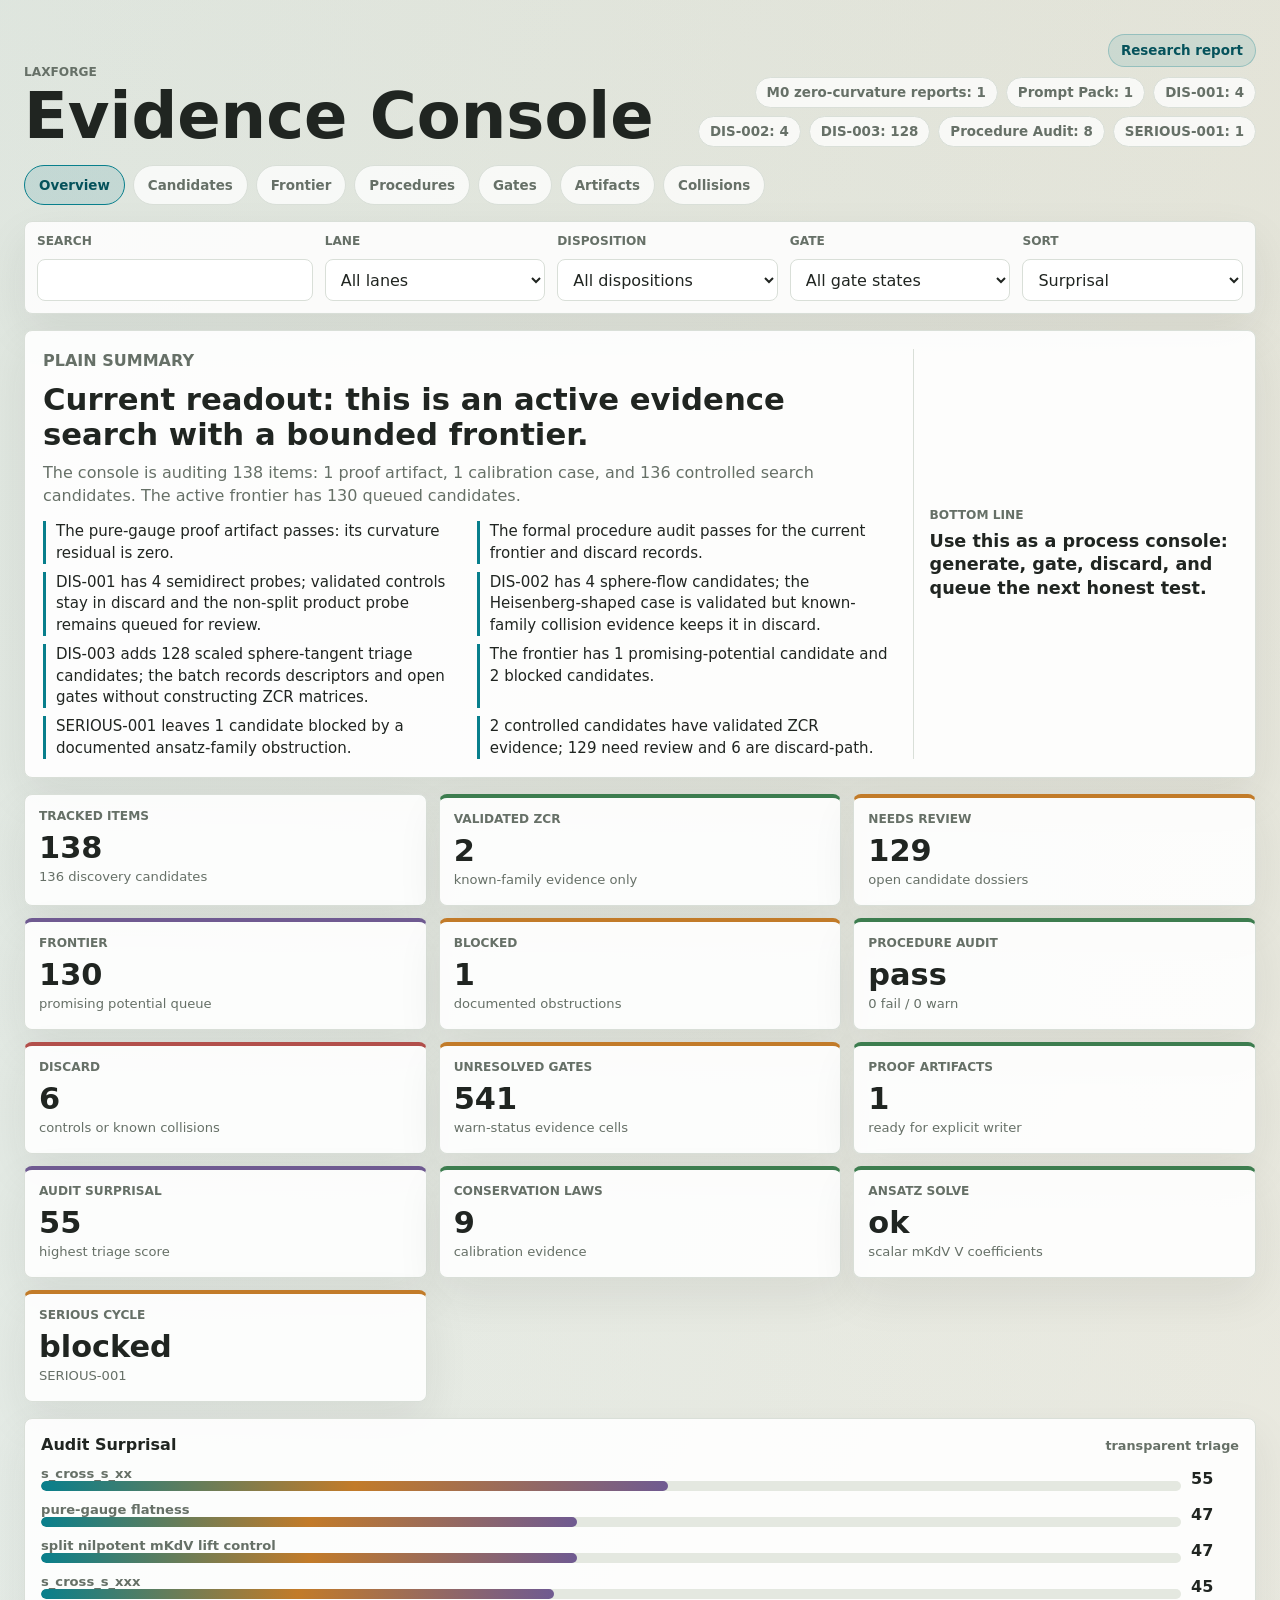
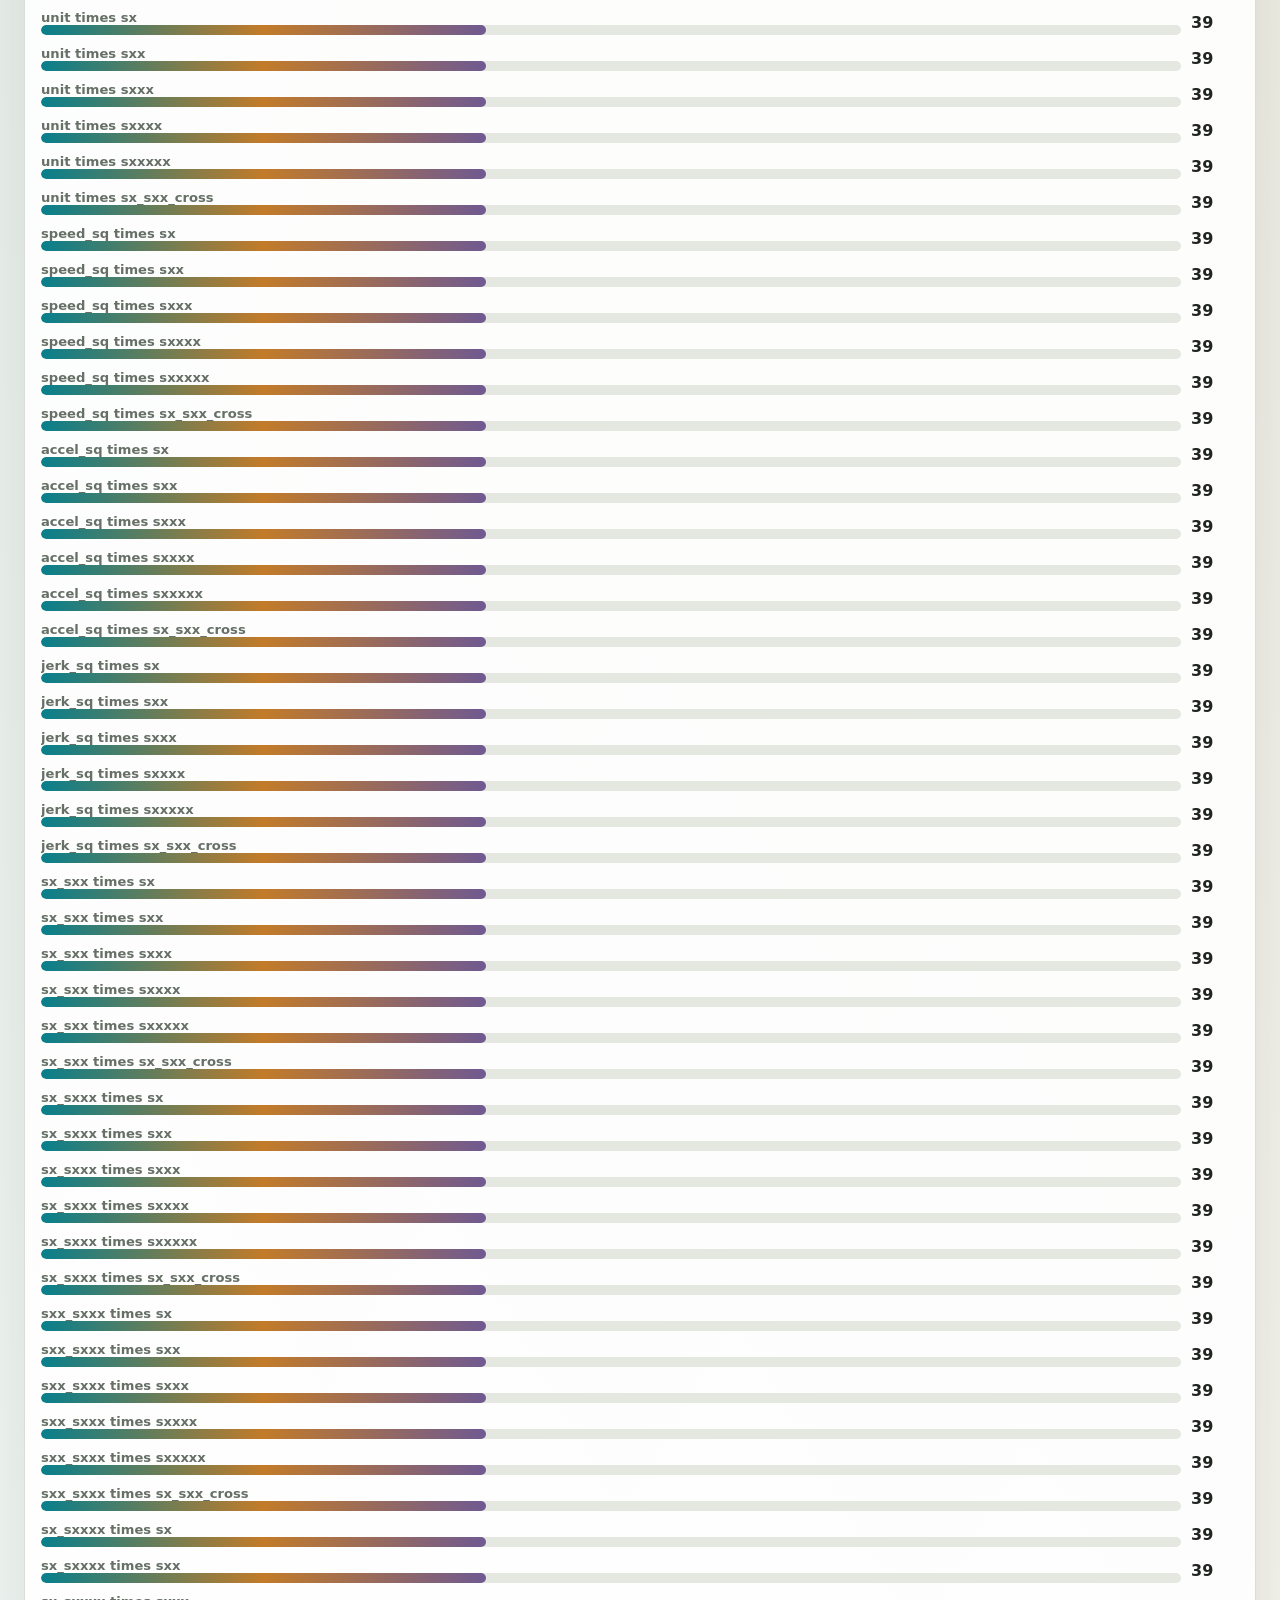
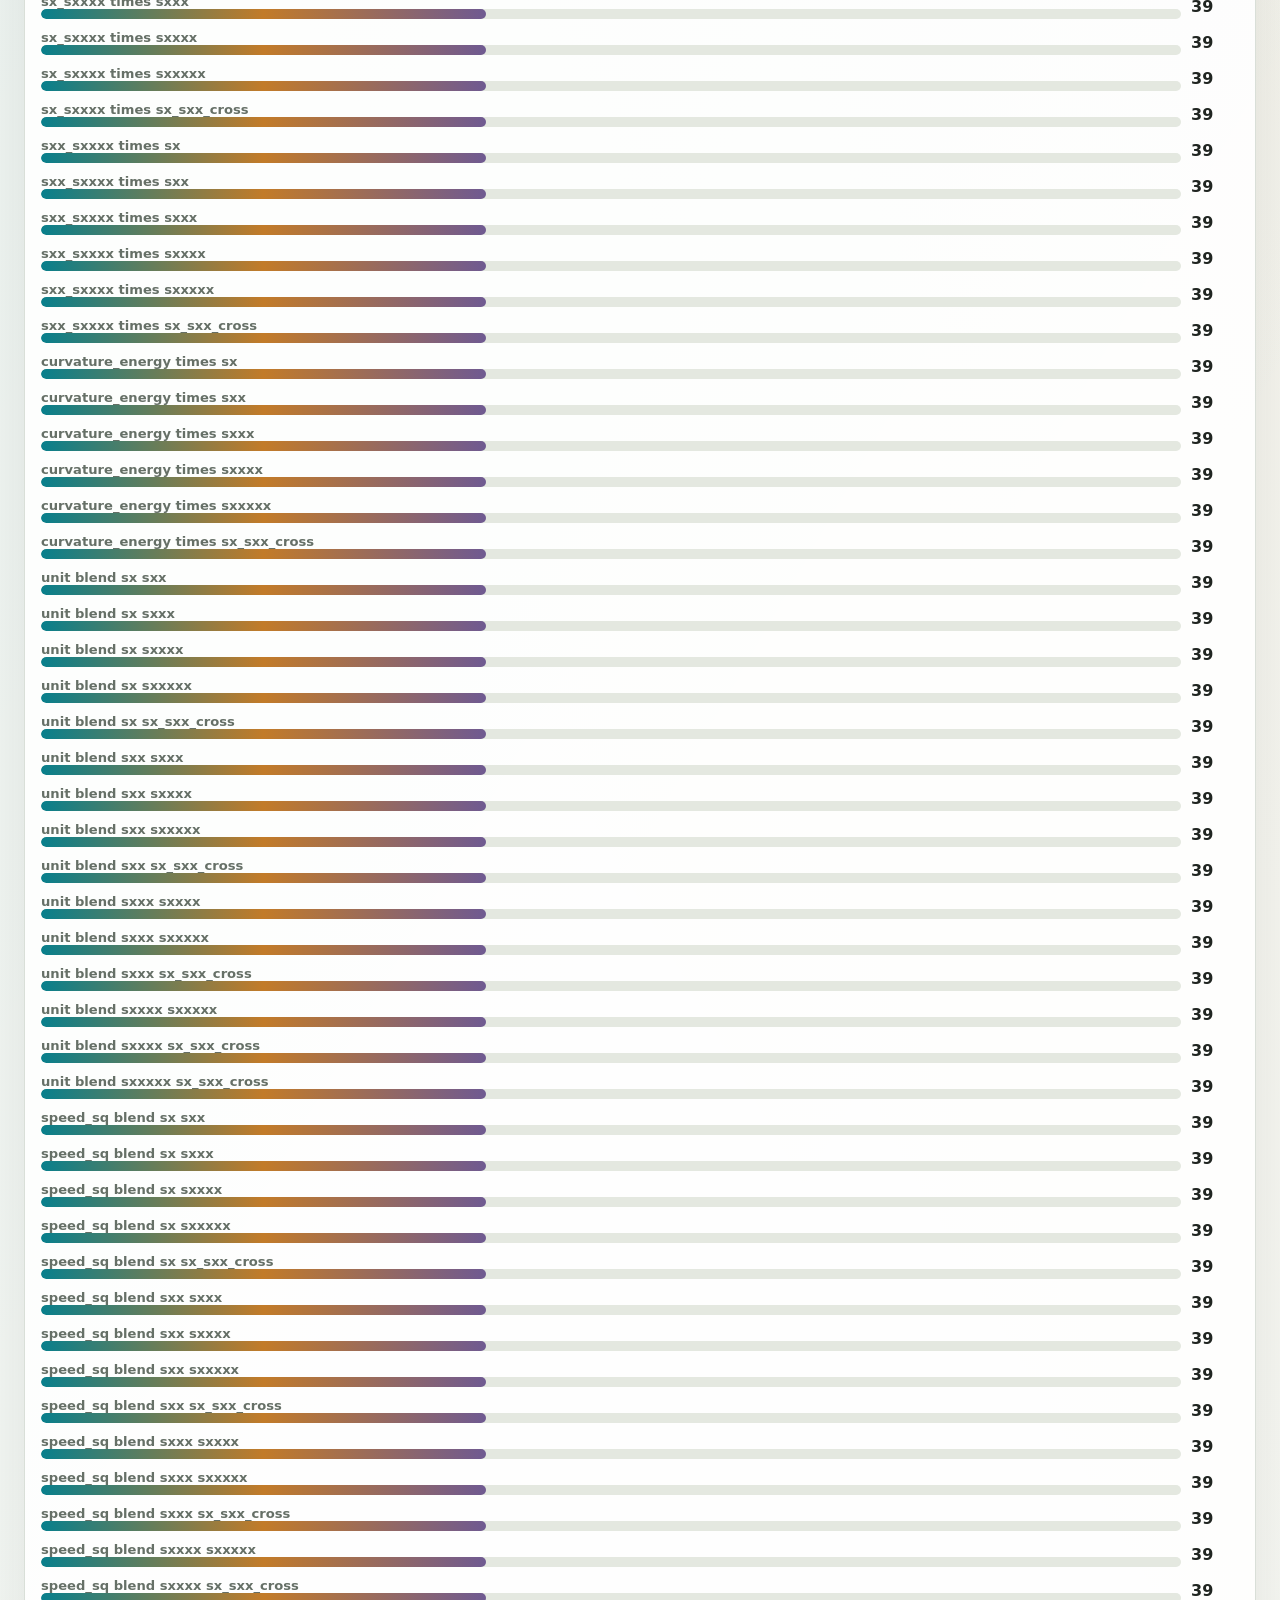
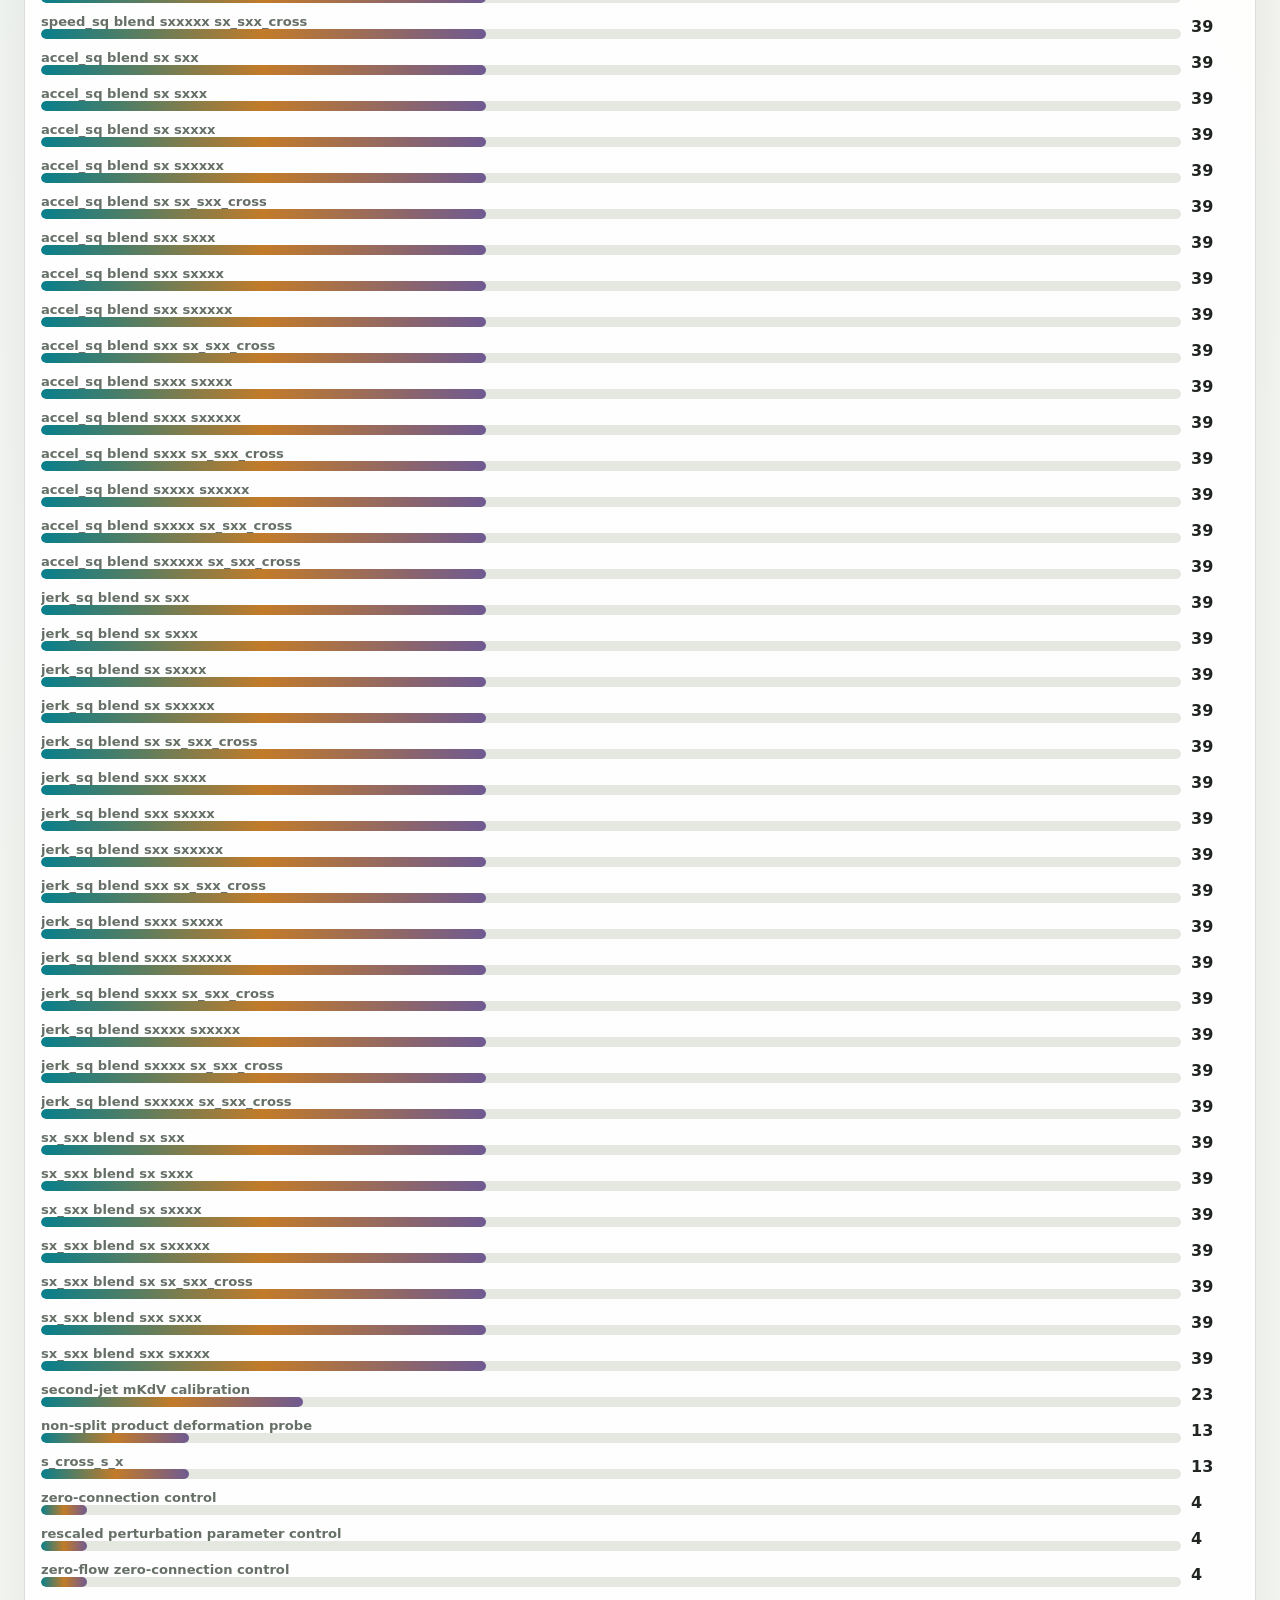
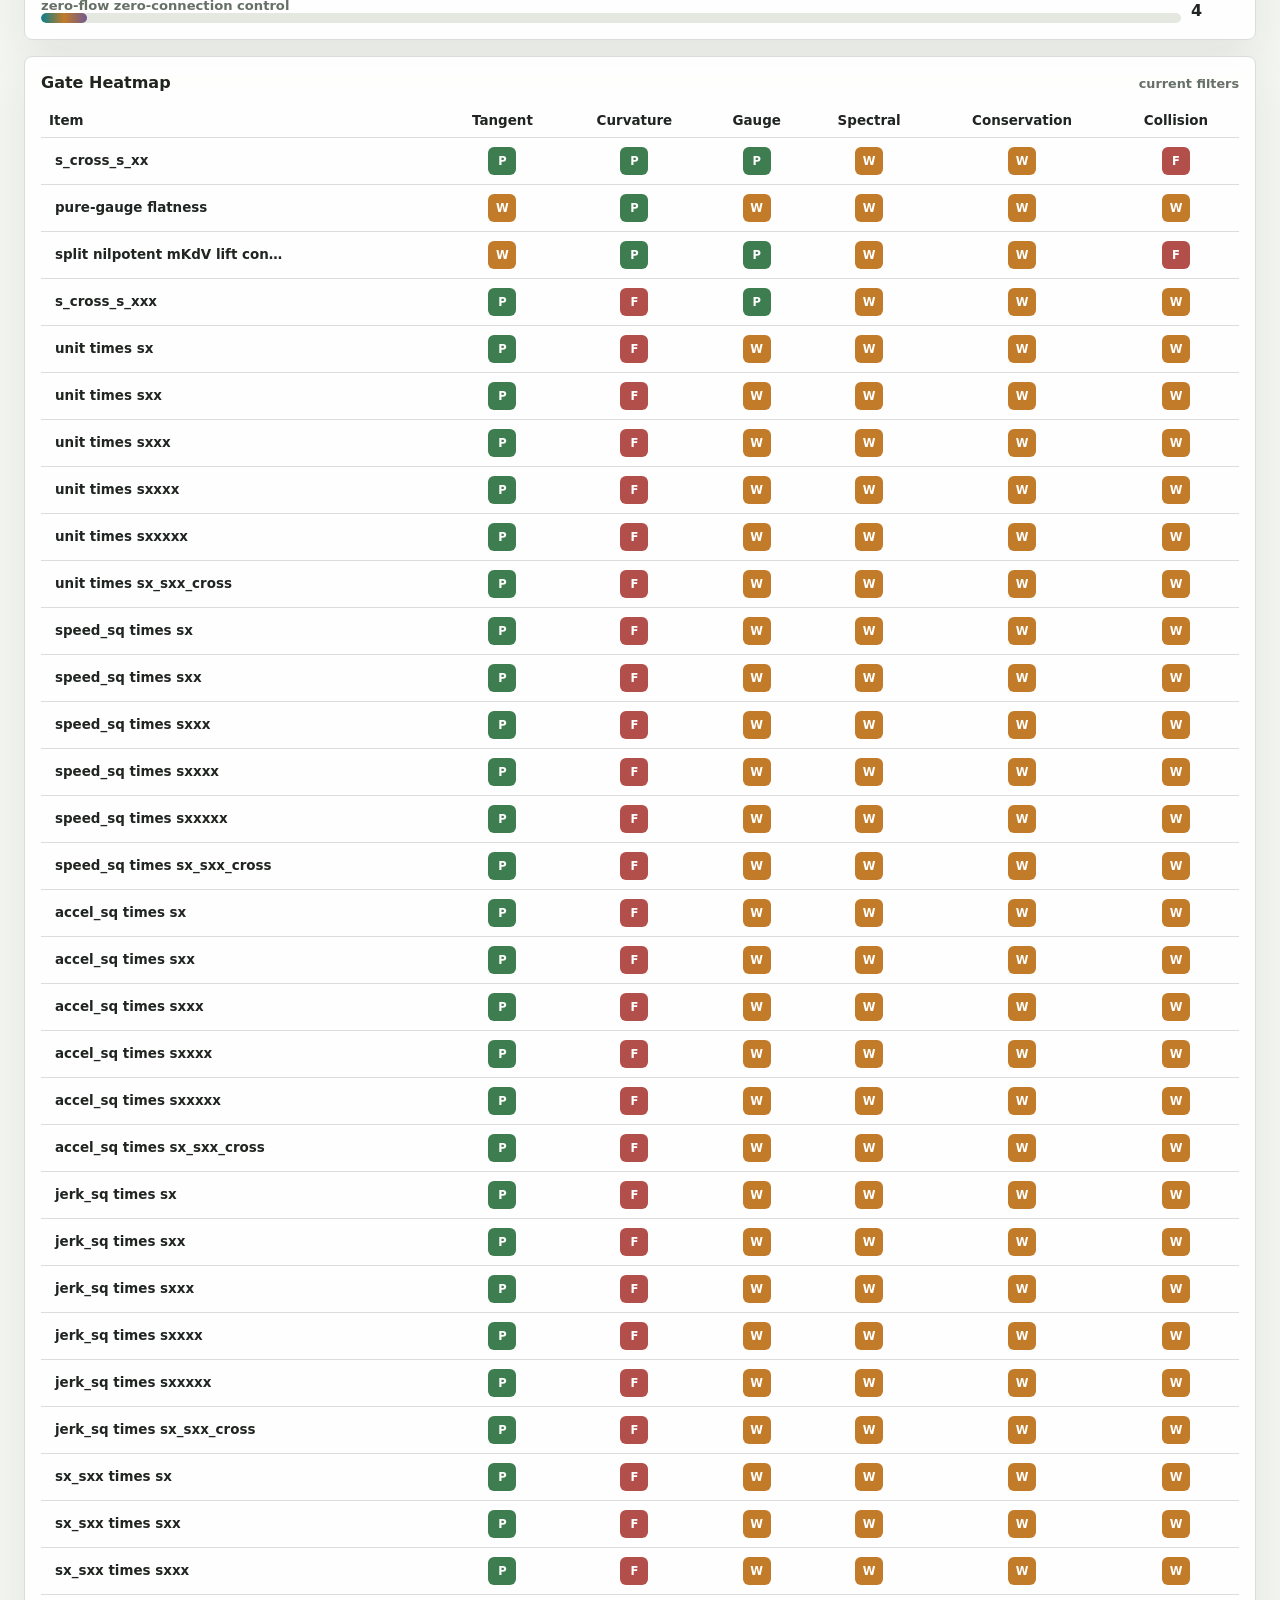
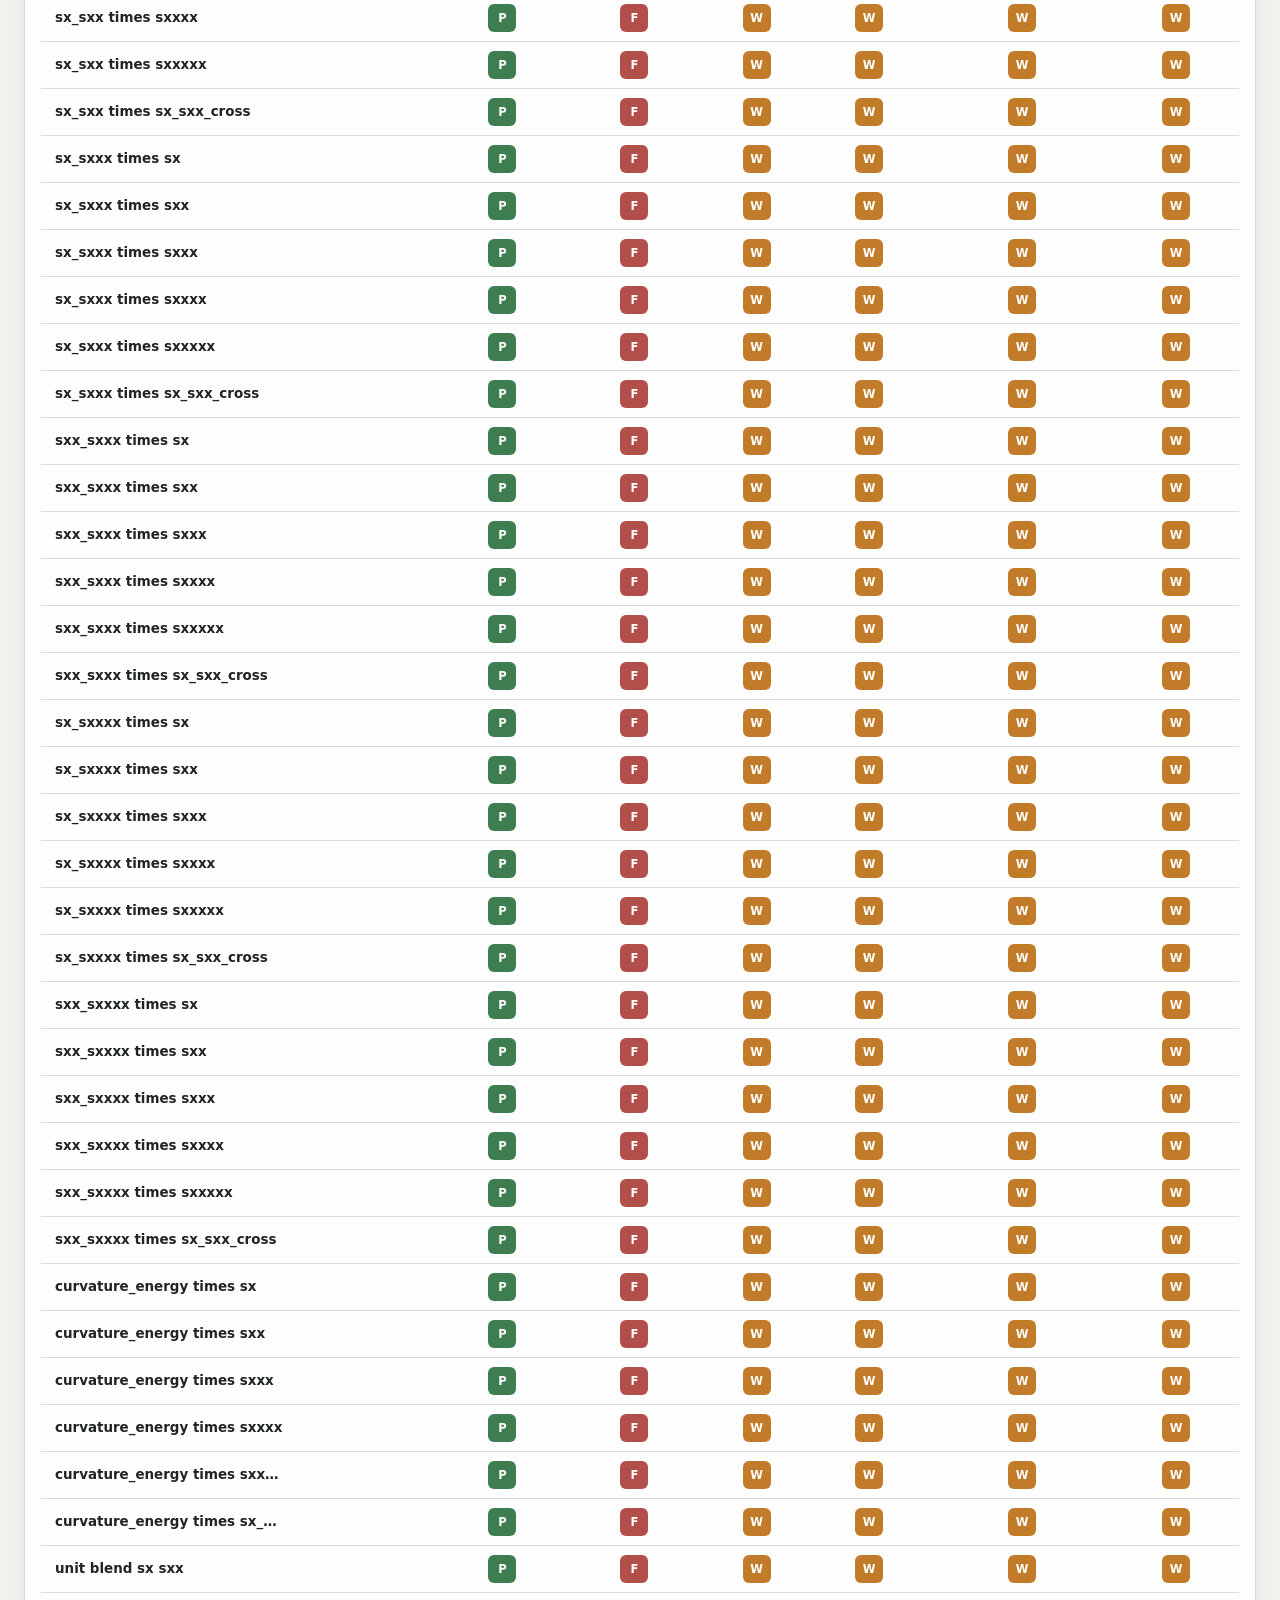
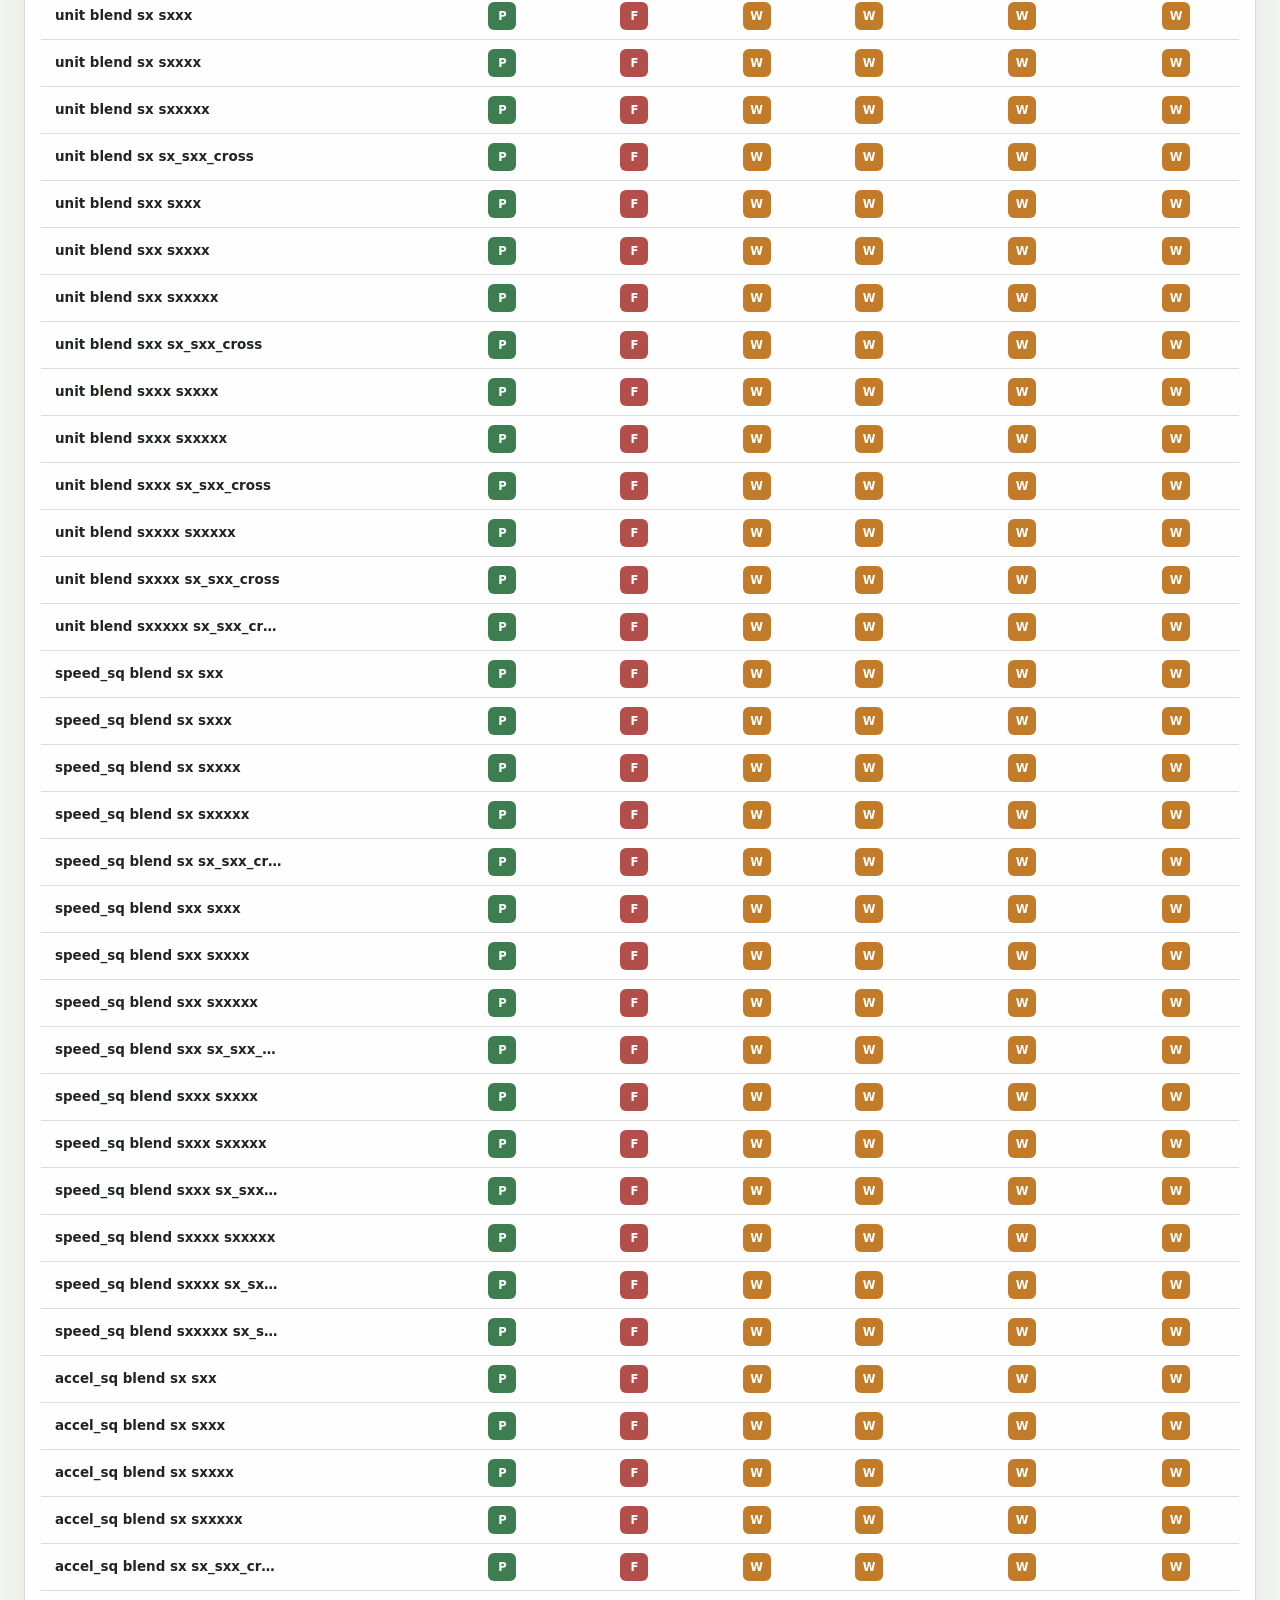
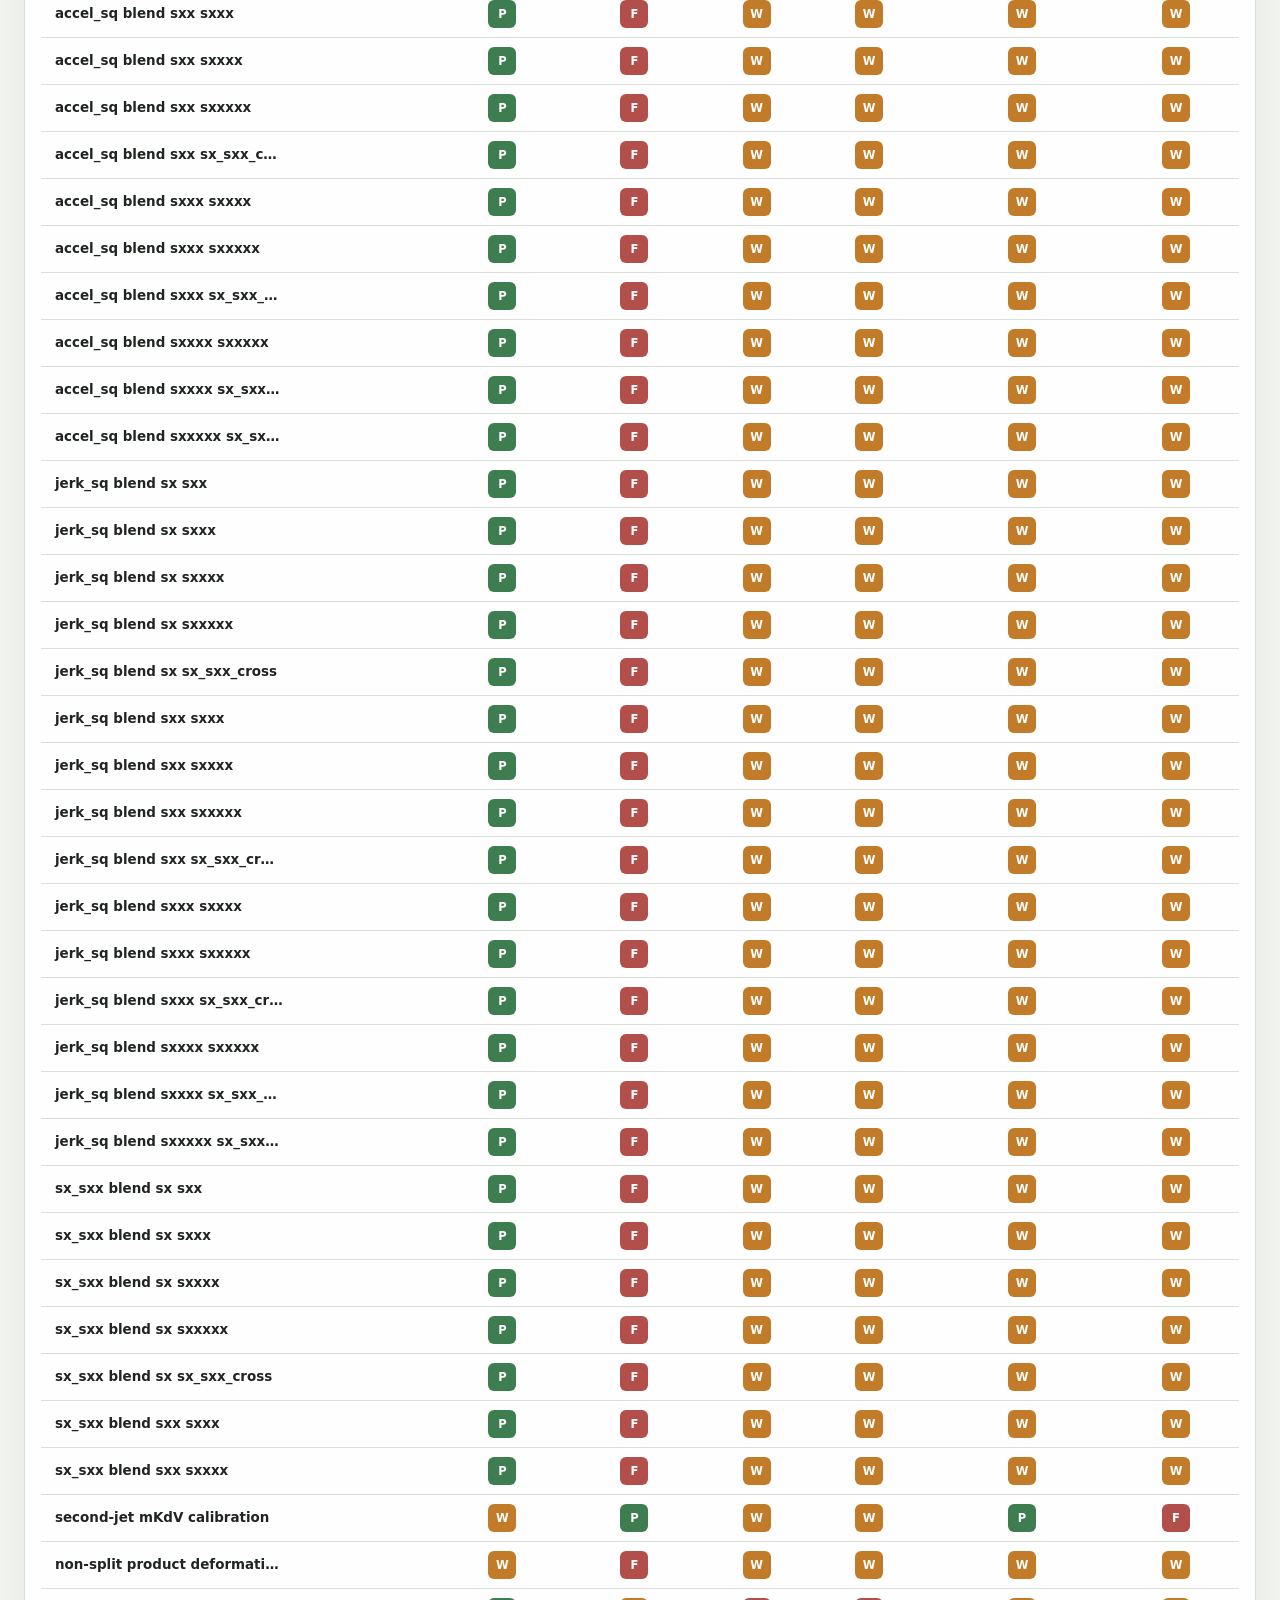
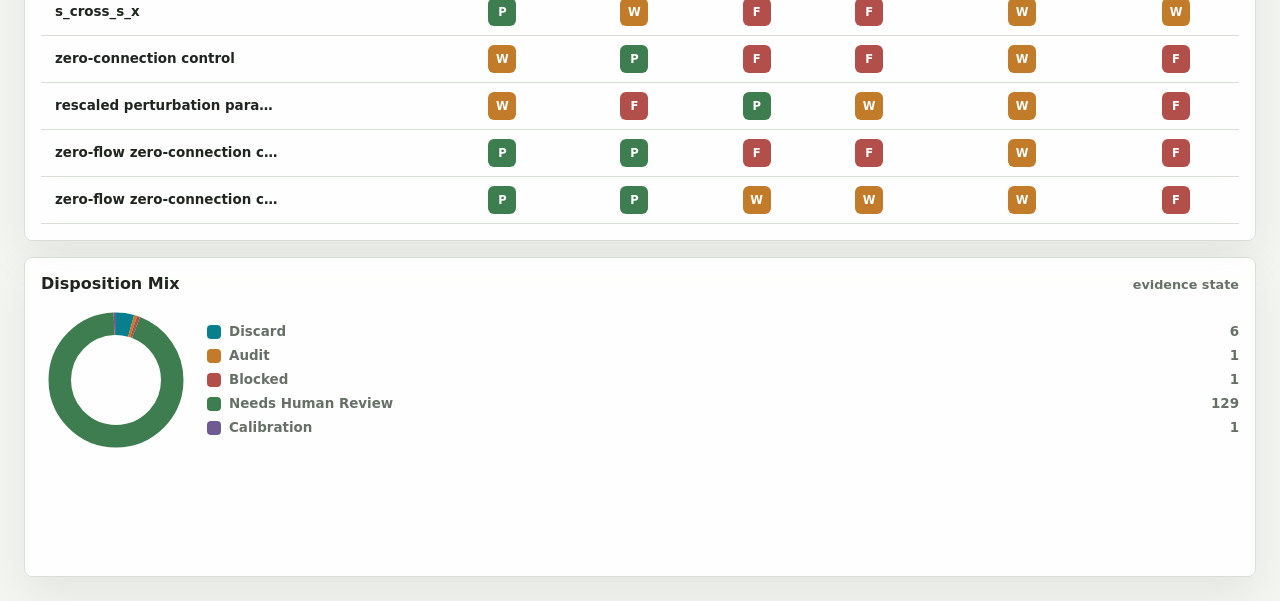
==== web/index.html @ b0c4e8bc "Initial LAXFORGE evidence console" ====
<!doctype html>
<html lang="en">
  <head>
    <meta charset="utf-8" />
    <meta name="viewport" content="width=device-width, initial-scale=1" />
    <title>LAXFORGE Evidence Console</title>
    <link rel="stylesheet" href="styles.css" />
    <script src="dashboard_data.js" defer></script>
    <script src="app.js" defer></script>
  </head>
  <body>
    <div class="app-shell">
      <header class="topbar">
        <div>
          <p class="eyebrow">LAXFORGE</p>
          <h1>Evidence Console</h1>
        </div>
        <div class="top-actions">
          <a class="report-link" href="research_report.html">Research report</a>
          <div class="run-strip" id="run-strip"></div>
        </div>
      </header>

      <nav class="tabbar" id="tabbar" aria-label="Evidence console sections">
        <button class="active" data-tab="overview" type="button">Overview</button>
        <button data-tab="candidates" type="button">Candidates</button>
        <button data-tab="frontier" type="button">Frontier</button>
        <button data-tab="procedures" type="button">Procedures</button>
        <button data-tab="gates" type="button">Gates</button>
        <button data-tab="artifacts" type="button">Artifacts</button>
        <button data-tab="collisions" type="button">Collisions</button>
      </nav>

      <main>
        <section class="filter-strip" aria-label="Dashboard filters">
          <label class="search-box">
            <span>Search</span>
            <input id="search-input" type="search" autocomplete="off" />
          </label>
          <label>
            <span>Lane</span>
            <select id="lane-filter"></select>
          </label>
          <label>
            <span>Disposition</span>
            <select id="recommendation-filter"></select>
          </label>
          <label>
            <span>Gate</span>
            <select id="gate-filter">
              <option value="all">All gate states</option>
              <option value="pass">Has pass</option>
              <option value="warn">Has warn</option>
              <option value="fail">Has fail</option>
            </select>
          </label>
          <label>
            <span>Sort</span>
            <select id="sort-select">
              <option value="surprisal">Surprisal</option>
              <option value="lane">Lane</option>
              <option value="order">Order</option>
            </select>
          </label>
        </section>

        <section class="tab-panel active" id="tab-overview" data-tab-panel="overview">
          <section class="plain-summary" id="plain-summary" aria-label="Plain-language summary"></section>
          <section class="metric-grid" id="metric-cards" aria-label="Dashboard metrics"></section>
          <section class="visual-grid" aria-label="Visual metrics">
            <div class="tool-panel">
              <div class="panel-heading">
                <h2>Audit Surprisal</h2>
                <span>transparent triage</span>
              </div>
              <div id="surprisal-chart" class="chart-slot"></div>
            </div>
            <div class="tool-panel">
              <div class="panel-heading">
                <h2>Gate Heatmap</h2>
                <span>current filters</span>
              </div>
              <div id="overview-gate-heatmap" class="heatmap-slot"></div>
            </div>
            <div class="tool-panel">
              <div class="panel-heading">
                <h2>Disposition Mix</h2>
                <span>evidence state</span>
              </div>
              <div id="recommendation-chart" class="chart-slot compact"></div>
            </div>
          </section>
        </section>

        <section class="tab-panel" id="tab-candidates" data-tab-panel="candidates">
          <section class="workspace">
            <div class="board-panel" id="candidate-board" aria-label="Candidate board"></div>
            <aside class="detail-panel" id="candidate-detail-panel" aria-label="Selected item"></aside>
          </section>
        </section>

        <section class="tab-panel" id="tab-frontier" data-tab-panel="frontier">
          <section class="split-view">
            <div class="tool-panel">
              <div class="panel-heading">
                <h2>Discovery Frontier</h2>
                <span>queued next tests</span>
              </div>
              <div id="frontier-list" class="frontier-list"></div>
            </div>
            <aside class="detail-panel" id="frontier-detail-panel" aria-label="Frontier detail"></aside>
          </section>
        </section>

        <section class="tab-panel" id="tab-procedures" data-tab-panel="procedures">
          <section class="split-view">
            <div class="tool-panel">
              <div class="panel-heading">
                <h2>Procedure Audit</h2>
                <span>formal gates</span>
              </div>
              <div id="procedure-list" class="procedure-list"></div>
            </div>
            <aside class="detail-panel" id="procedure-detail-panel" aria-label="Procedure detail"></aside>
          </section>
        </section>

        <section class="tab-panel" id="tab-gates" data-tab-panel="gates">
          <section class="split-view">
            <div class="tool-panel">
              <div class="panel-heading">
                <h2>Gate Heatmap</h2>
                <span>pass, warn, fail</span>
              </div>
              <div id="gate-heatmap" class="heatmap-slot"></div>
            </div>
            <aside class="detail-panel" id="gate-detail-panel" aria-label="Gate detail"></aside>
          </section>
        </section>

        <section class="tab-panel" id="tab-artifacts" data-tab-panel="artifacts">
          <section class="split-view">
            <div class="tool-panel">
              <div class="panel-heading">
                <h2>Artifacts</h2>
                <span>explicit writer ready</span>
              </div>
              <div id="artifact-list" class="artifact-list"></div>
            </div>
            <aside class="detail-panel" id="artifact-detail-panel" aria-label="Artifact detail"></aside>
          </section>
        </section>

        <section class="tab-panel" id="tab-collisions" data-tab-panel="collisions">
          <section class="split-view">
            <div class="tool-panel">
              <div class="panel-heading">
                <h2>Collision Families</h2>
                <span>known-family warnings</span>
              </div>
              <div id="collision-map" class="collision-map"></div>
            </div>
            <aside class="detail-panel" id="collision-detail-panel" aria-label="Collision detail"></aside>
          </section>
        </section>
      </main>
    </div>
  </body>
</html>
---- web/styles.css ----
:root {
  color-scheme: light;
  --bg: #f4f6f2;
  --surface: #ffffff;
  --surface-strong: #eef3ef;
  --ink: #202521;
  --muted: #667067;
  --line: #d9dfd8;
  --teal: #087f8c;
  --green: #3d7d4f;
  --amber: #c27b29;
  --red: #b24f4b;
  --violet: #6f5a91;
  --shadow: 0 18px 45px rgba(32, 37, 33, 0.08);
  font-family:
    Inter, ui-sans-serif, system-ui, -apple-system, BlinkMacSystemFont, "Segoe UI", sans-serif;
}

* {
  box-sizing: border-box;
}

html {
  min-width: 320px;
  background: var(--bg);
}

body {
  margin: 0;
  color: var(--ink);
  background:
    linear-gradient(120deg, rgba(8, 127, 140, 0.08), transparent 38%),
    linear-gradient(240deg, rgba(194, 123, 41, 0.11), transparent 34%),
    var(--bg);
}

button,
input,
select {
  font: inherit;
}

button {
  color: inherit;
}

h1,
h2,
h3,
p {
  margin-top: 0;
}

h1 {
  margin-bottom: 0;
  font-size: clamp(2rem, 5vw, 4rem);
  line-height: 0.95;
  letter-spacing: 0;
}

h2,
h3 {
  margin-bottom: 0;
  letter-spacing: 0;
}

h2 {
  font-size: 1rem;
}

h3 {
  font-size: 0.95rem;
}

.app-shell {
  width: min(1560px, 100%);
  margin: 0 auto;
  padding: 24px;
}

.topbar {
  display: flex;
  align-items: end;
  justify-content: space-between;
  gap: 20px;
  padding: 10px 0 18px;
}

.top-actions {
  display: grid;
  justify-items: end;
  gap: 10px;
}

.eyebrow,
.section-label,
.detail-kicker,
.metric-card p,
.filter-strip span {
  margin: 0 0 7px;
  color: var(--muted);
  font-size: 0.76rem;
  font-weight: 800;
  letter-spacing: 0;
  text-transform: uppercase;
}

.run-strip,
.tabbar,
.chip-row,
.gate-row {
  display: flex;
  flex-wrap: wrap;
  gap: 8px;
}

.run-strip {
  justify-content: flex-end;
  max-width: 580px;
}

.run-pill,
.report-link,
.tabbar button,
.chip,
.gate-chip {
  border: 1px solid var(--line);
  border-radius: 999px;
  background: rgba(255, 255, 255, 0.76);
  color: var(--muted);
  font-size: 0.84rem;
  font-weight: 800;
  white-space: nowrap;
}

.report-link {
  padding: 8px 12px;
  border-color: rgba(8, 127, 140, 0.28);
  background: rgba(8, 127, 140, 0.1);
  color: #05525b;
  text-decoration: none;
}

.run-pill {
  padding: 7px 11px;
}

.tabbar {
  margin-bottom: 16px;
}

.tabbar button {
  min-height: 40px;
  padding: 0 14px;
  cursor: pointer;
}

.tabbar button.active {
  border-color: var(--teal);
  background: rgba(8, 127, 140, 0.13);
  color: #05525b;
}

.filter-strip {
  display: grid;
  grid-template-columns: minmax(220px, 1.25fr) repeat(4, minmax(150px, 1fr));
  gap: 12px;
  margin-bottom: 16px;
  padding: 12px;
  border: 1px solid var(--line);
  border-radius: 8px;
  background: rgba(255, 255, 255, 0.86);
  box-shadow: var(--shadow);
}

.filter-strip label {
  display: grid;
  gap: 4px;
}

.filter-strip input,
.filter-strip select {
  width: 100%;
  min-height: 42px;
  border: 1px solid var(--line);
  border-radius: 8px;
  background: var(--surface);
  color: var(--ink);
  padding: 0 11px;
}

.tab-panel {
  display: none;
}

.tab-panel.active {
  display: block;
}

.plain-summary {
  display: grid;
  grid-template-columns: minmax(0, 1fr) minmax(260px, 0.38fr);
  gap: 16px;
  margin-bottom: 16px;
  padding: 18px;
  border: 1px solid var(--line);
  border-radius: 8px;
  background: rgba(255, 255, 255, 0.92);
  box-shadow: var(--shadow);
}

.summary-copy {
  display: grid;
  gap: 10px;
}

.summary-copy h2 {
  max-width: 900px;
  font-size: clamp(1.25rem, 2.4vw, 2rem);
  line-height: 1.12;
}

.summary-copy p {
  max-width: 840px;
  margin-bottom: 0;
  color: var(--muted);
  font-size: 1rem;
  line-height: 1.45;
}

.summary-bullets {
  display: grid;
  grid-template-columns: repeat(2, minmax(0, 1fr));
  gap: 8px 14px;
  padding: 0;
  margin: 4px 0 0;
  list-style: none;
}

.summary-bullets li {
  border-left: 3px solid var(--teal);
  padding-left: 10px;
  color: var(--ink);
  font-size: 0.94rem;
  line-height: 1.42;
}

.summary-bottom {
  display: grid;
  align-content: center;
  gap: 8px;
  border-left: 1px solid var(--line);
  padding-left: 16px;
}

.summary-bottom span {
  color: var(--muted);
  font-size: 0.76rem;
  font-weight: 800;
  text-transform: uppercase;
}

.summary-bottom strong {
  font-size: 1.1rem;
  line-height: 1.32;
}

.metric-grid {
  display: grid;
  grid-template-columns: repeat(11, minmax(96px, 1fr));
  gap: 12px;
  margin-bottom: 16px;
}

.metric-card,
.candidate-card,
.frontier-card,
.procedure-step,
.audit-check,
.artifact-card,
.tool-panel,
.detail-panel,
.board-column {
  border: 1px solid var(--line);
  border-radius: 8px;
  background: rgba(255, 255, 255, 0.9);
  box-shadow: var(--shadow);
}

.metric-card {
  min-height: 112px;
  padding: 14px;
}

.metric-card strong {
  display: block;
  margin: 10px 0 6px;
  font-size: 1.9rem;
  line-height: 1;
}

.metric-card span {
  display: block;
  color: var(--muted);
  font-size: 0.82rem;
}

.metric-card[data-tone="pass"] {
  border-top: 4px solid var(--green);
}

.metric-card[data-tone="warn"] {
  border-top: 4px solid var(--amber);
}

.metric-card[data-tone="fail"] {
  border-top: 4px solid var(--red);
}

.metric-card[data-tone="inspect"] {
  border-top: 4px solid var(--violet);
}

.visual-grid {
  display: grid;
  grid-template-columns: 1.2fr 1.35fr 0.85fr;
  gap: 16px;
}

.workspace,
.split-view {
  display: grid;
  grid-template-columns: minmax(0, 1fr) 390px;
  gap: 16px;
  align-items: start;
}

.tool-panel,
.detail-panel,
.board-column {
  padding: 16px;
}

.tool-panel {
  min-height: 320px;
  overflow: hidden;
}

.detail-panel {
  position: sticky;
  top: 18px;
  display: grid;
  gap: 16px;
  max-height: calc(100vh - 36px);
  overflow: auto;
}

.panel-heading,
.board-heading {
  display: flex;
  align-items: baseline;
  justify-content: space-between;
  gap: 12px;
  margin-bottom: 12px;
}

.panel-heading span,
.board-heading span {
  color: var(--muted);
  font-size: 0.8rem;
  font-weight: 800;
}

.chart-slot,
.heatmap-slot {
  min-height: 240px;
}

.chart-slot.compact {
  min-height: 210px;
}

.board-panel {
  display: grid;
  grid-template-columns: repeat(4, minmax(220px, 1fr));
  gap: 14px;
  overflow-x: auto;
  padding-bottom: 4px;
}

.board-column {
  display: grid;
  align-content: start;
  gap: 10px;
  min-width: 220px;
  min-height: 420px;
}

.candidate-card,
.frontier-card {
  display: grid;
  gap: 12px;
  padding: 14px;
  cursor: pointer;
  text-align: left;
  transition:
    transform 140ms ease,
    border-color 140ms ease,
    box-shadow 140ms ease;
}

.candidate-card:hover,
.candidate-card.active,
.frontier-card:hover,
.frontier-card.active,
.artifact-card:hover,
.artifact-card.active {
  border-color: rgba(8, 127, 140, 0.72);
  transform: translateY(-1px);
}

.candidate-card.active,
.frontier-card.active,
.artifact-card.active {
  box-shadow: 0 16px 40px rgba(8, 127, 140, 0.16);
}

.candidate-title,
.frontier-heading {
  display: grid;
  gap: 8px;
}

.candidate-title small,
.frontier-heading small {
  color: var(--muted);
  font-size: 0.76rem;
  font-weight: 800;
  text-transform: uppercase;
}

.candidate-title strong,
.frontier-heading strong {
  font-size: 1rem;
  line-height: 1.25;
}

.chip,
.gate-chip {
  display: inline-flex;
  align-items: center;
  min-height: 28px;
  padding: 5px 9px;
}

.chip[data-tone="pass"],
.gate-chip[data-status="pass"] {
  color: #245a33;
  background: rgba(61, 125, 79, 0.14);
}

.chip[data-tone="warn"],
.gate-chip[data-status="warn"] {
  color: #74460d;
  background: rgba(194, 123, 41, 0.16);
}

.chip[data-tone="fail"],
.gate-chip[data-status="fail"] {
  color: #7a2e2b;
  background: rgba(178, 79, 75, 0.14);
}

.status-line {
  display: grid;
  gap: 8px;
}

.status-line p {
  margin: 0;
  color: var(--muted);
  font-size: 0.85rem;
  line-height: 1.45;
}

.surprisal-meter {
  display: grid;
  gap: 8px;
}

.score {
  display: flex;
  align-items: baseline;
  justify-content: space-between;
  gap: 10px;
}

.score strong {
  font-size: 1.8rem;
}

.score span {
  color: var(--muted);
  font-size: 0.78rem;
  font-weight: 800;
  text-transform: uppercase;
}

.bar-track {
  height: 10px;
  overflow: hidden;
  border-radius: 999px;
  background: #e4e8e0;
}

.bar-fill {
  height: 100%;
  border-radius: inherit;
  background: linear-gradient(90deg, var(--teal), var(--amber), var(--violet));
}

.surprisal-list {
  display: grid;
  gap: 11px;
}

.surprisal-row {
  display: grid;
  grid-template-columns: minmax(90px, 1fr) 48px;
  gap: 10px;
  align-items: center;
  width: 100%;
  border: 0;
  background: transparent;
  cursor: pointer;
  padding: 0;
  text-align: left;
}

.surprisal-row span {
  display: block;
  min-width: 0;
  overflow: hidden;
  color: var(--muted);
  font-size: 0.82rem;
  font-weight: 800;
  text-overflow: ellipsis;
  white-space: nowrap;
}

.gate-table {
  width: 100%;
  border-collapse: collapse;
  font-size: 0.84rem;
}

.gate-table th,
.gate-table td {
  border-bottom: 1px solid var(--line);
  padding: 9px 8px;
  text-align: center;
  white-space: nowrap;
}

.gate-table th:first-child,
.gate-table td:first-child {
  min-width: 178px;
  text-align: left;
}

.table-link {
  max-width: 240px;
  overflow: hidden;
  border: 0;
  background: transparent;
  cursor: pointer;
  color: var(--ink);
  font-weight: 800;
  text-align: left;
  text-overflow: ellipsis;
  white-space: nowrap;
}

.gate-cell {
  display: inline-grid;
  width: 28px;
  height: 28px;
  place-items: center;
  border: 0;
  border-radius: 6px;
  color: #ffffff;
  cursor: pointer;
  font-size: 0.72rem;
  font-weight: 900;
}

.gate-cell[data-status="pass"] {
  background: var(--green);
}

.gate-cell[data-status="warn"] {
  background: var(--amber);
}

.gate-cell[data-status="fail"] {
  background: var(--red);
}

.donut-wrap {
  display: grid;
  grid-template-columns: 150px 1fr;
  gap: 16px;
  align-items: center;
}

.legend {
  display: grid;
  gap: 9px;
}

.legend-item,
.collision-family {
  display: grid;
  grid-template-columns: 14px minmax(0, 1fr) auto;
  gap: 8px;
  align-items: center;
  color: var(--muted);
  font-size: 0.84rem;
  font-weight: 800;
}

.legend-swatch {
  width: 14px;
  height: 14px;
  border-radius: 4px;
}

.artifact-list,
.collision-map,
.frontier-list,
.procedure-list,
.audit-checks,
.procedure-steps {
  display: grid;
  gap: 12px;
}

.procedure-list {
  grid-template-columns: 1fr;
}

.audit-check {
  display: grid;
  grid-template-columns: 34px minmax(0, 1fr);
  align-items: start;
  padding: 12px;
  background: var(--surface);
}

.audit-check strong,
.procedure-step strong {
  display: block;
  line-height: 1.25;
}

.audit-check p,
.procedure-step p {
  margin: 6px 0 0;
  color: var(--muted);
  font-size: 0.86rem;
  line-height: 1.4;
}

.check-dot {
  display: grid;
  width: 26px;
  height: 26px;
  place-items: center;
  border-radius: 6px;
  color: #ffffff;
  font-size: 0.72rem;
  font-weight: 900;
}

.check-dot[data-status="pass"] {
  background: var(--green);
}

.check-dot[data-status="warn"] {
  background: var(--amber);
}

.check-dot[data-status="fail"] {
  background: var(--red);
}

.procedure-steps {
  grid-template-columns: repeat(2, minmax(220px, 1fr));
}

.procedure-step {
  padding: 12px;
  background: var(--surface);
}

.procedure-step small {
  display: block;
  margin-bottom: 8px;
  color: var(--muted);
  font-size: 0.74rem;
  font-weight: 800;
  text-transform: uppercase;
}

.process-strip {
  display: grid;
  grid-template-columns:
    minmax(130px, 0.45fr) minmax(96px, 0.25fr) minmax(96px, 0.25fr)
    minmax(220px, 1fr);
  gap: 10px;
}

.frontier-card {
  width: 100%;
  border-color: rgba(8, 127, 140, 0.26);
}

.frontier-card p {
  margin: 0;
  color: var(--ink);
  font-size: 0.9rem;
  line-height: 1.42;
}

.frontier-priority {
  display: flex;
  align-items: baseline;
  justify-content: space-between;
  gap: 12px;
}

.frontier-priority span {
  color: var(--muted);
  font-size: 0.76rem;
  font-weight: 800;
  text-transform: uppercase;
}

.frontier-priority strong {
  color: var(--teal);
  font-size: 2rem;
  line-height: 1;
}

.frontier-gaps {
  display: grid;
  gap: 7px;
  padding: 0;
  margin: 0;
  list-style: none;
}

.frontier-gaps li {
  border-left: 3px solid var(--amber);
  padding-left: 9px;
  color: var(--muted);
  font-size: 0.84rem;
  line-height: 1.38;
}

.artifact-card {
  display: grid;
  gap: 10px;
  width: 100%;
  padding: 14px;
  cursor: pointer;
  text-align: left;
}

.artifact-card span {
  color: var(--muted);
  font-size: 0.86rem;
  font-weight: 800;
}

.collision-family {
  grid-template-columns: 14px minmax(180px, 1fr) 32px minmax(140px, 0.75fr);
  width: 100%;
  min-height: 48px;
  border: 1px solid var(--line);
  border-radius: 8px;
  background: var(--surface);
  cursor: pointer;
  padding: 10px;
  text-align: left;
}

.collision-family.active {
  border-color: var(--teal);
  background: rgba(8, 127, 140, 0.1);
}

.detail-panel h2 {
  font-size: 1.16rem;
  line-height: 1.25;
}

.detail-grid {
  display: grid;
  grid-template-columns: repeat(2, minmax(0, 1fr));
  gap: 10px;
}

.detail-stat {
  border: 1px solid var(--line);
  border-radius: 8px;
  padding: 10px;
  background: var(--surface);
}

.detail-stat strong {
  display: block;
  margin-top: 4px;
  overflow-wrap: anywhere;
  font-size: 0.98rem;
}

.detail-list {
  display: grid;
  gap: 8px;
  padding: 0;
  margin: 0;
  list-style: none;
}

.detail-list li {
  border-left: 3px solid var(--line);
  padding-left: 10px;
  color: var(--muted);
  font-size: 0.88rem;
  line-height: 1.45;
}

.proof-block {
  display: grid;
  gap: 10px;
}

.residual-grid {
  display: grid;
  grid-template-columns: repeat(2, minmax(48px, 1fr));
  gap: 6px;
}

.residual-cell {
  display: grid;
  min-height: 32px;
  place-items: center;
  border-radius: 6px;
  font-size: 0.74rem;
  font-weight: 900;
}

.residual-cell[data-status="pass"] {
  color: #245a33;
  background: rgba(61, 125, 79, 0.16);
}

.residual-cell[data-status="fail"] {
  color: #7a2e2b;
  background: rgba(178, 79, 75, 0.14);
}

.empty-state {
  padding: 18px;
  border: 1px dashed var(--line);
  border-radius: 8px;
  color: var(--muted);
  font-weight: 800;
}

@media (max-width: 1280px) {
  .metric-grid {
    grid-template-columns: repeat(3, minmax(160px, 1fr));
  }

  .visual-grid,
  .workspace,
  .split-view {
    grid-template-columns: 1fr;
  }

  .detail-panel {
    position: static;
    max-height: none;
  }
}

@media (max-width: 860px) {
  .app-shell {
    padding: 14px;
  }

  .topbar {
    align-items: start;
    flex-direction: column;
  }

  .top-actions {
    justify-items: start;
    width: 100%;
  }

  .run-strip {
    justify-content: flex-start;
  }

  .filter-strip,
  .plain-summary,
  .metric-grid,
  .visual-grid,
  .donut-wrap,
  .detail-grid,
  .process-strip {
    grid-template-columns: 1fr;
  }

  .summary-bullets {
    grid-template-columns: 1fr;
  }

  .summary-bottom {
    border-left: 0;
    border-top: 1px solid var(--line);
    padding-top: 14px;
    padding-left: 0;
  }

  .board-panel {
    grid-template-columns: 1fr;
    overflow-x: visible;
  }

  .collision-family {
    grid-template-columns: 14px minmax(0, 1fr) 32px;
  }

  .procedure-steps {
    grid-template-columns: 1fr;
  }

  .collision-family .bar-track {
    grid-column: 1 / -1;
  }
}
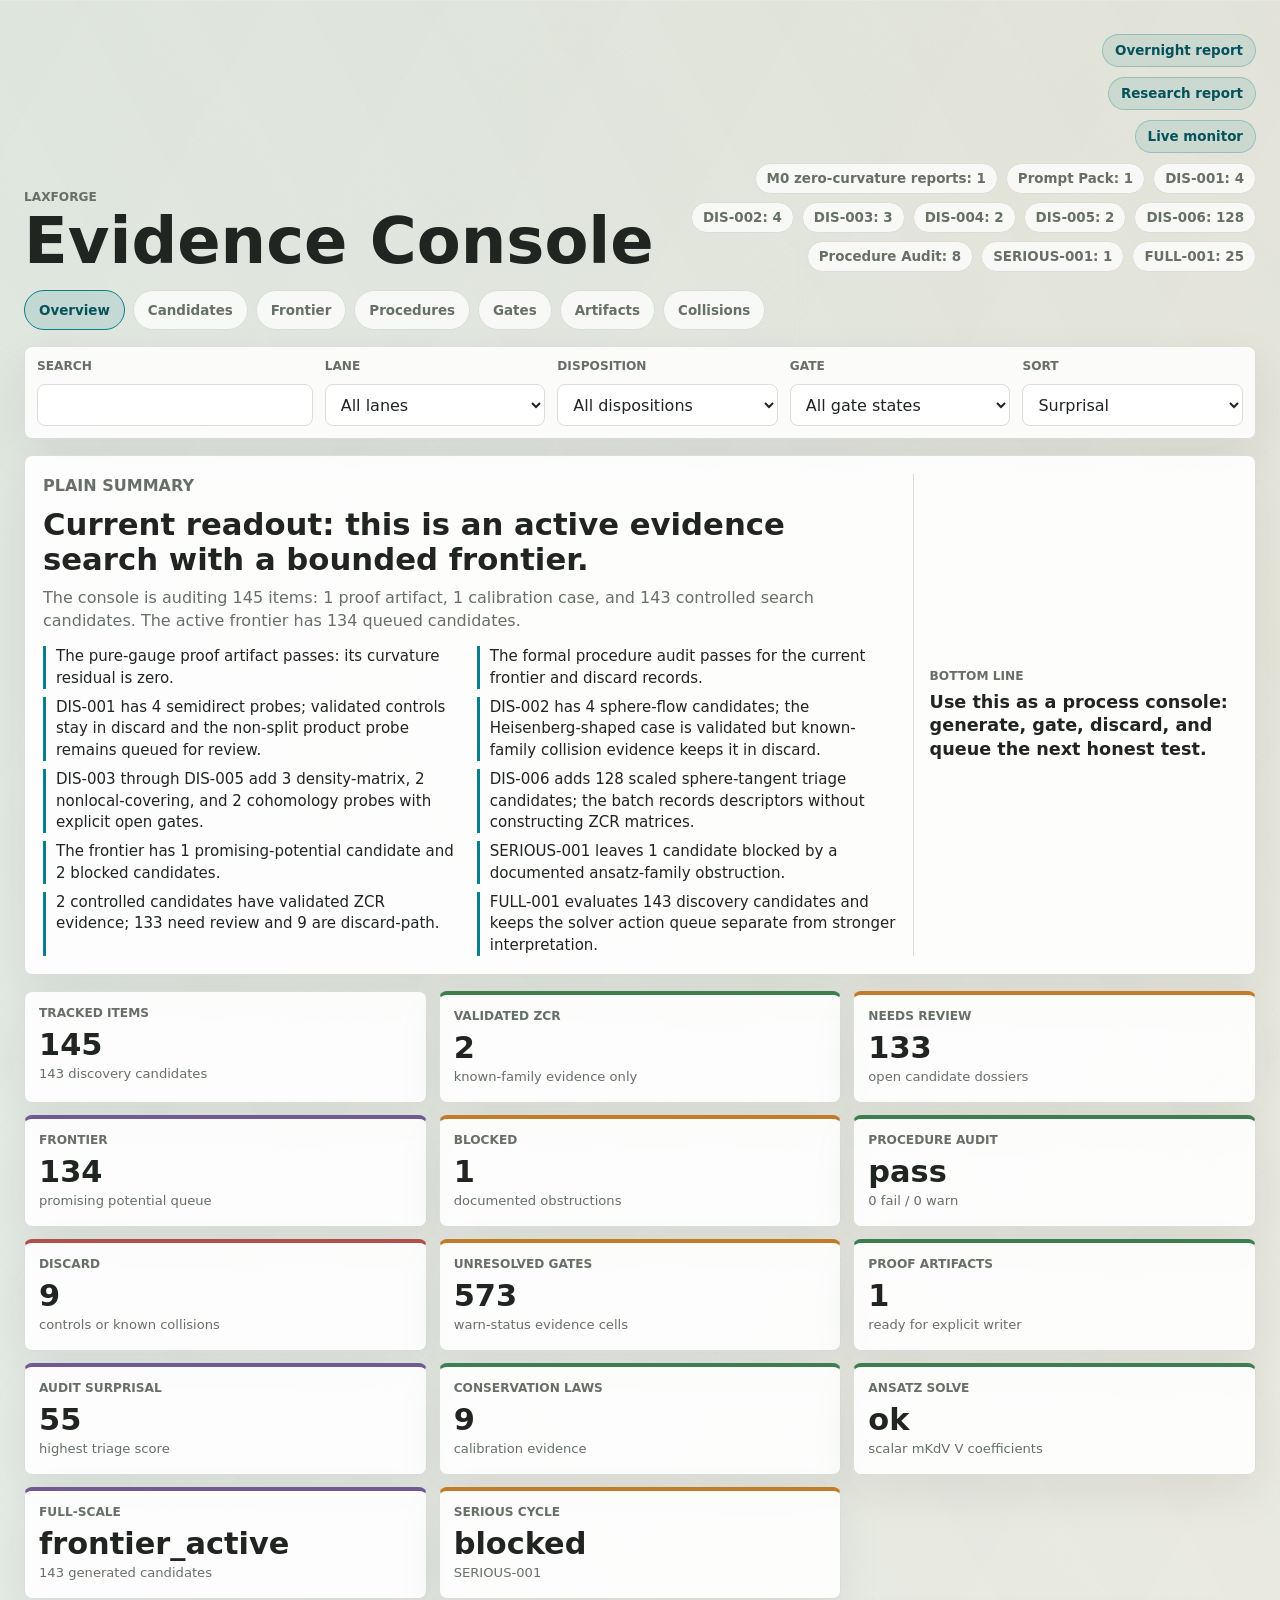
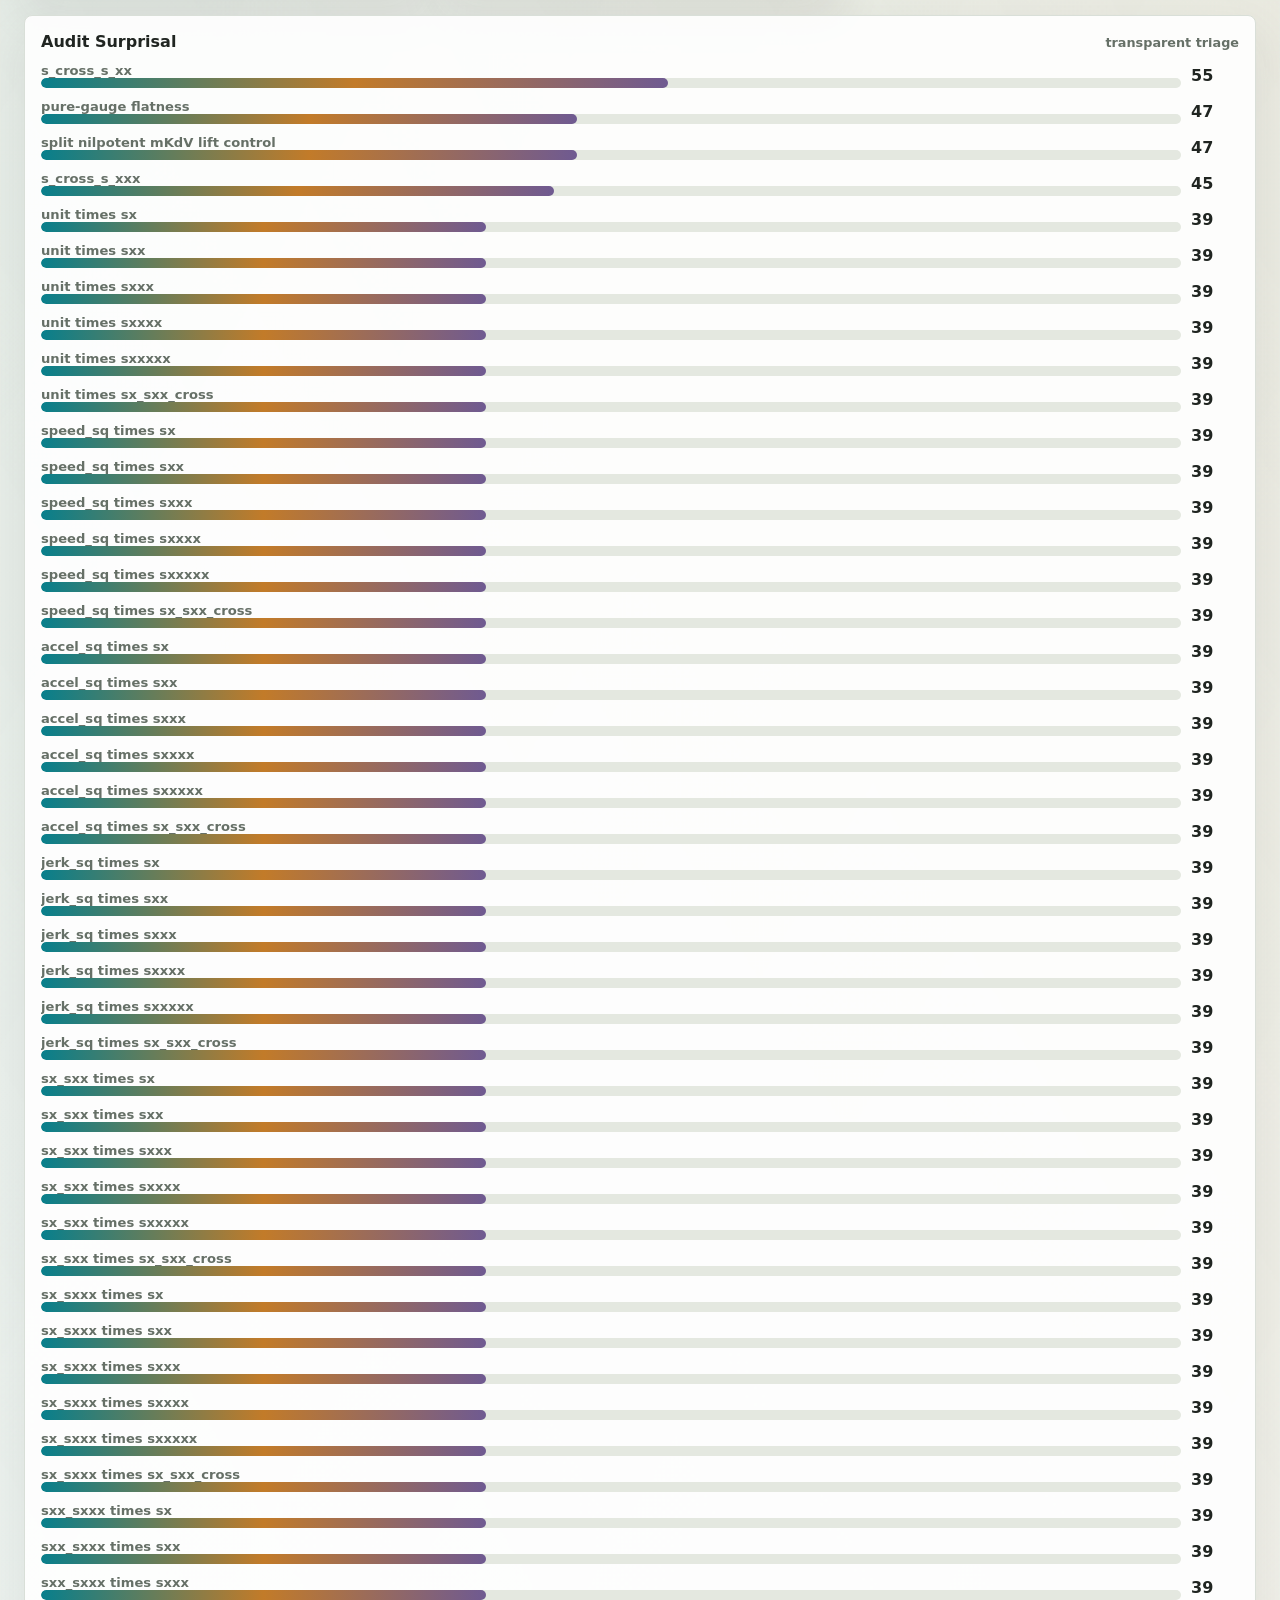
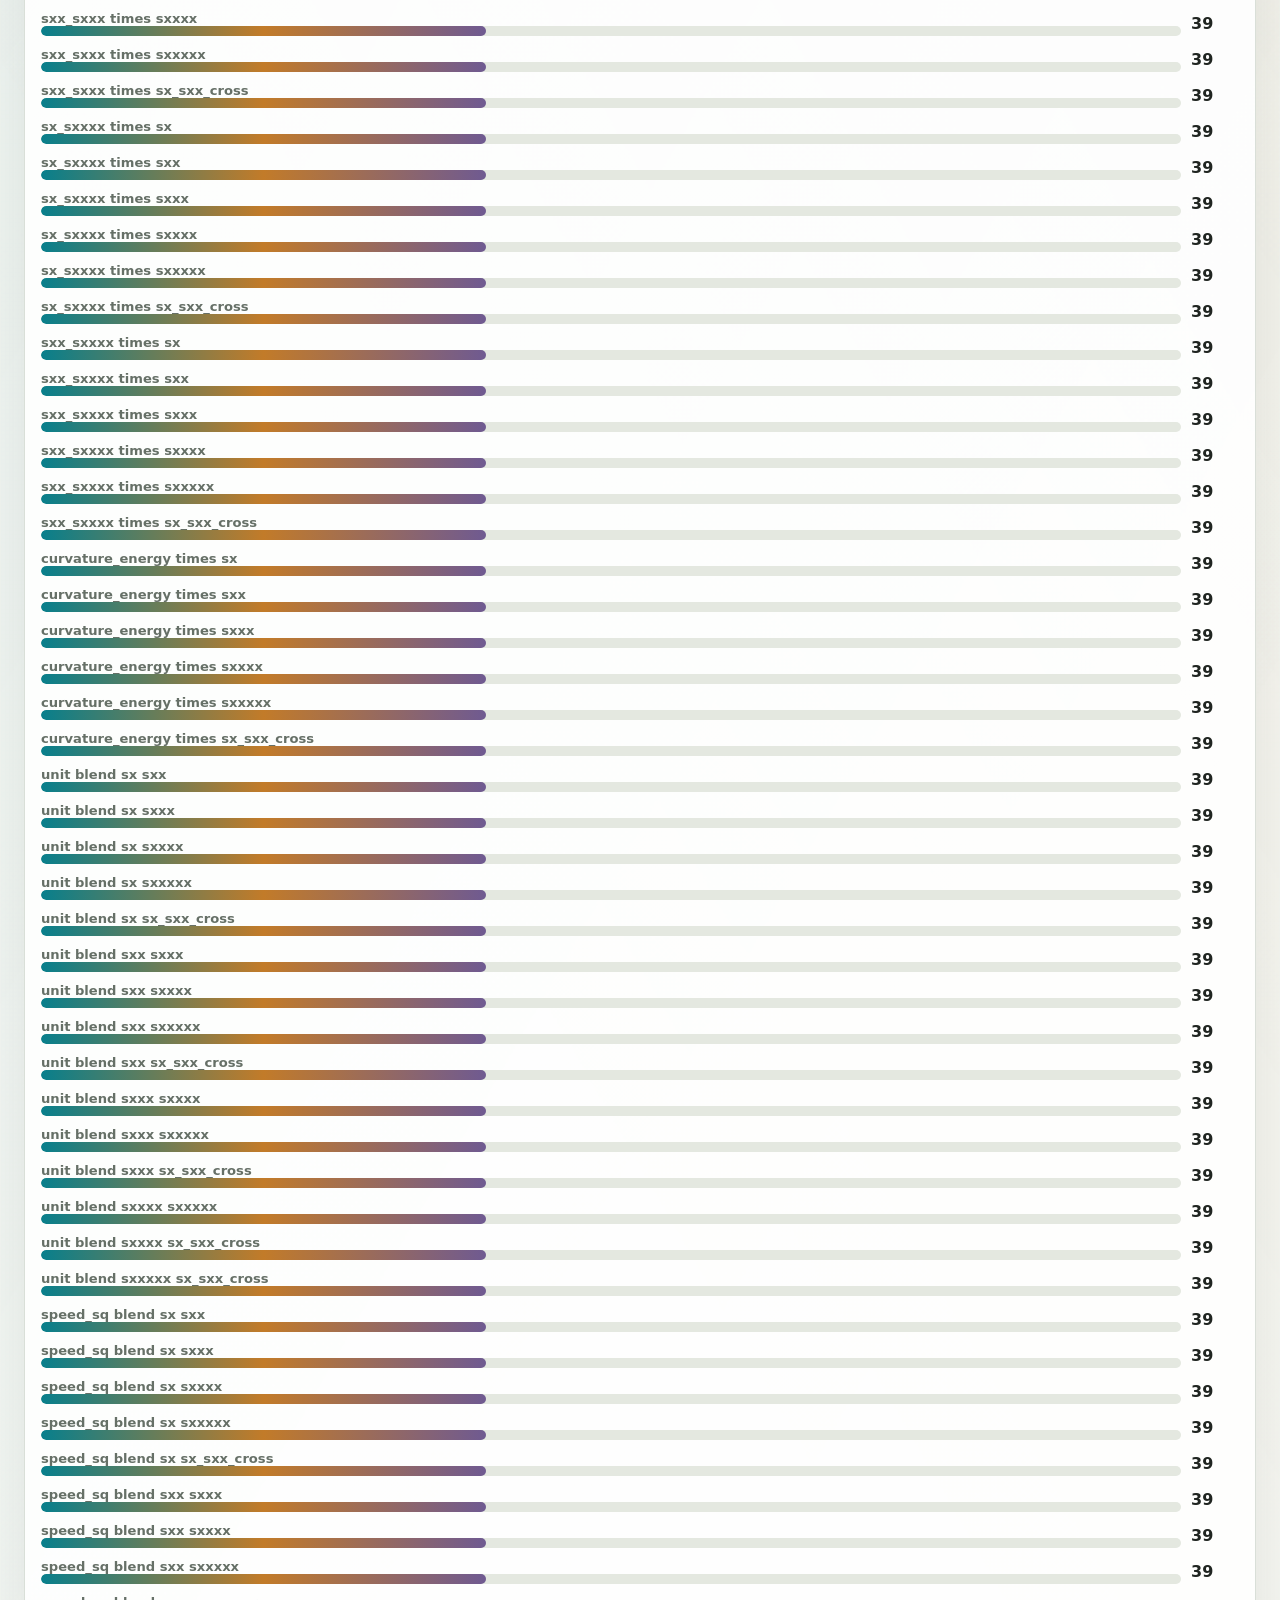
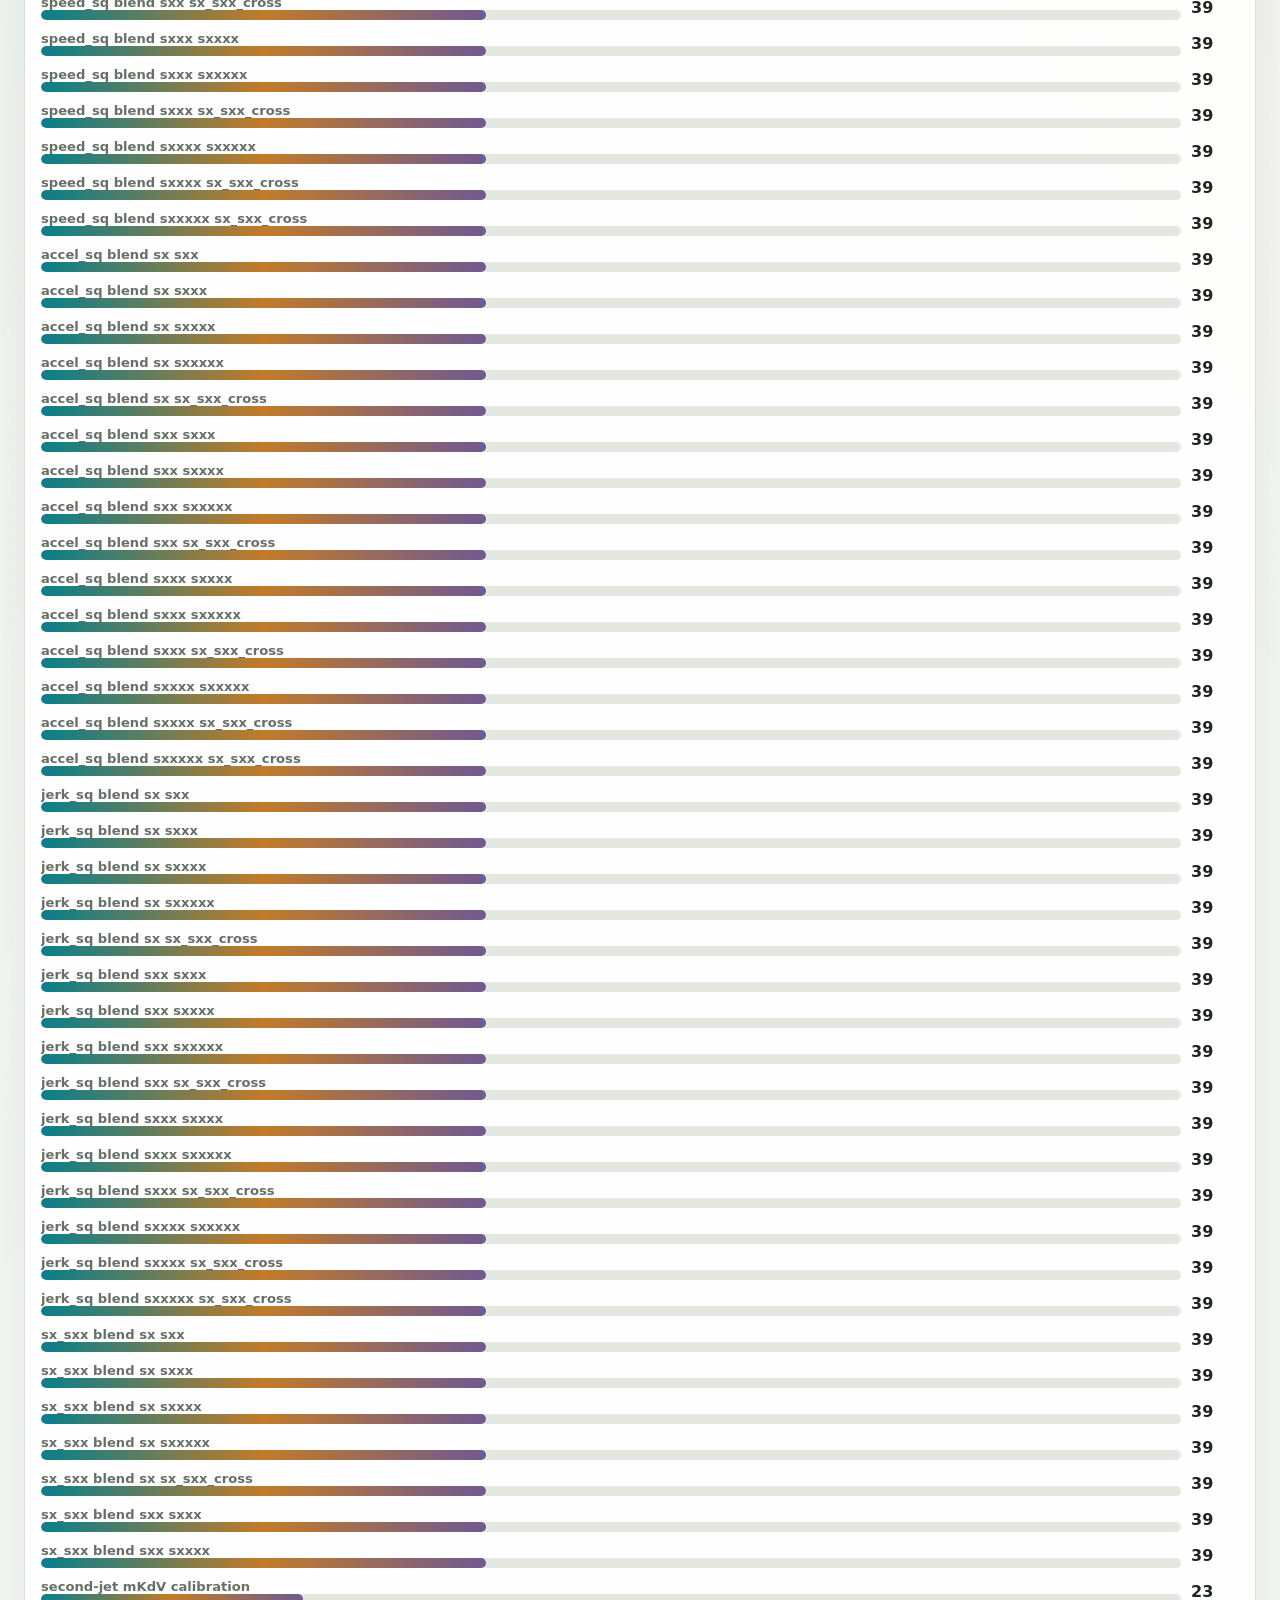
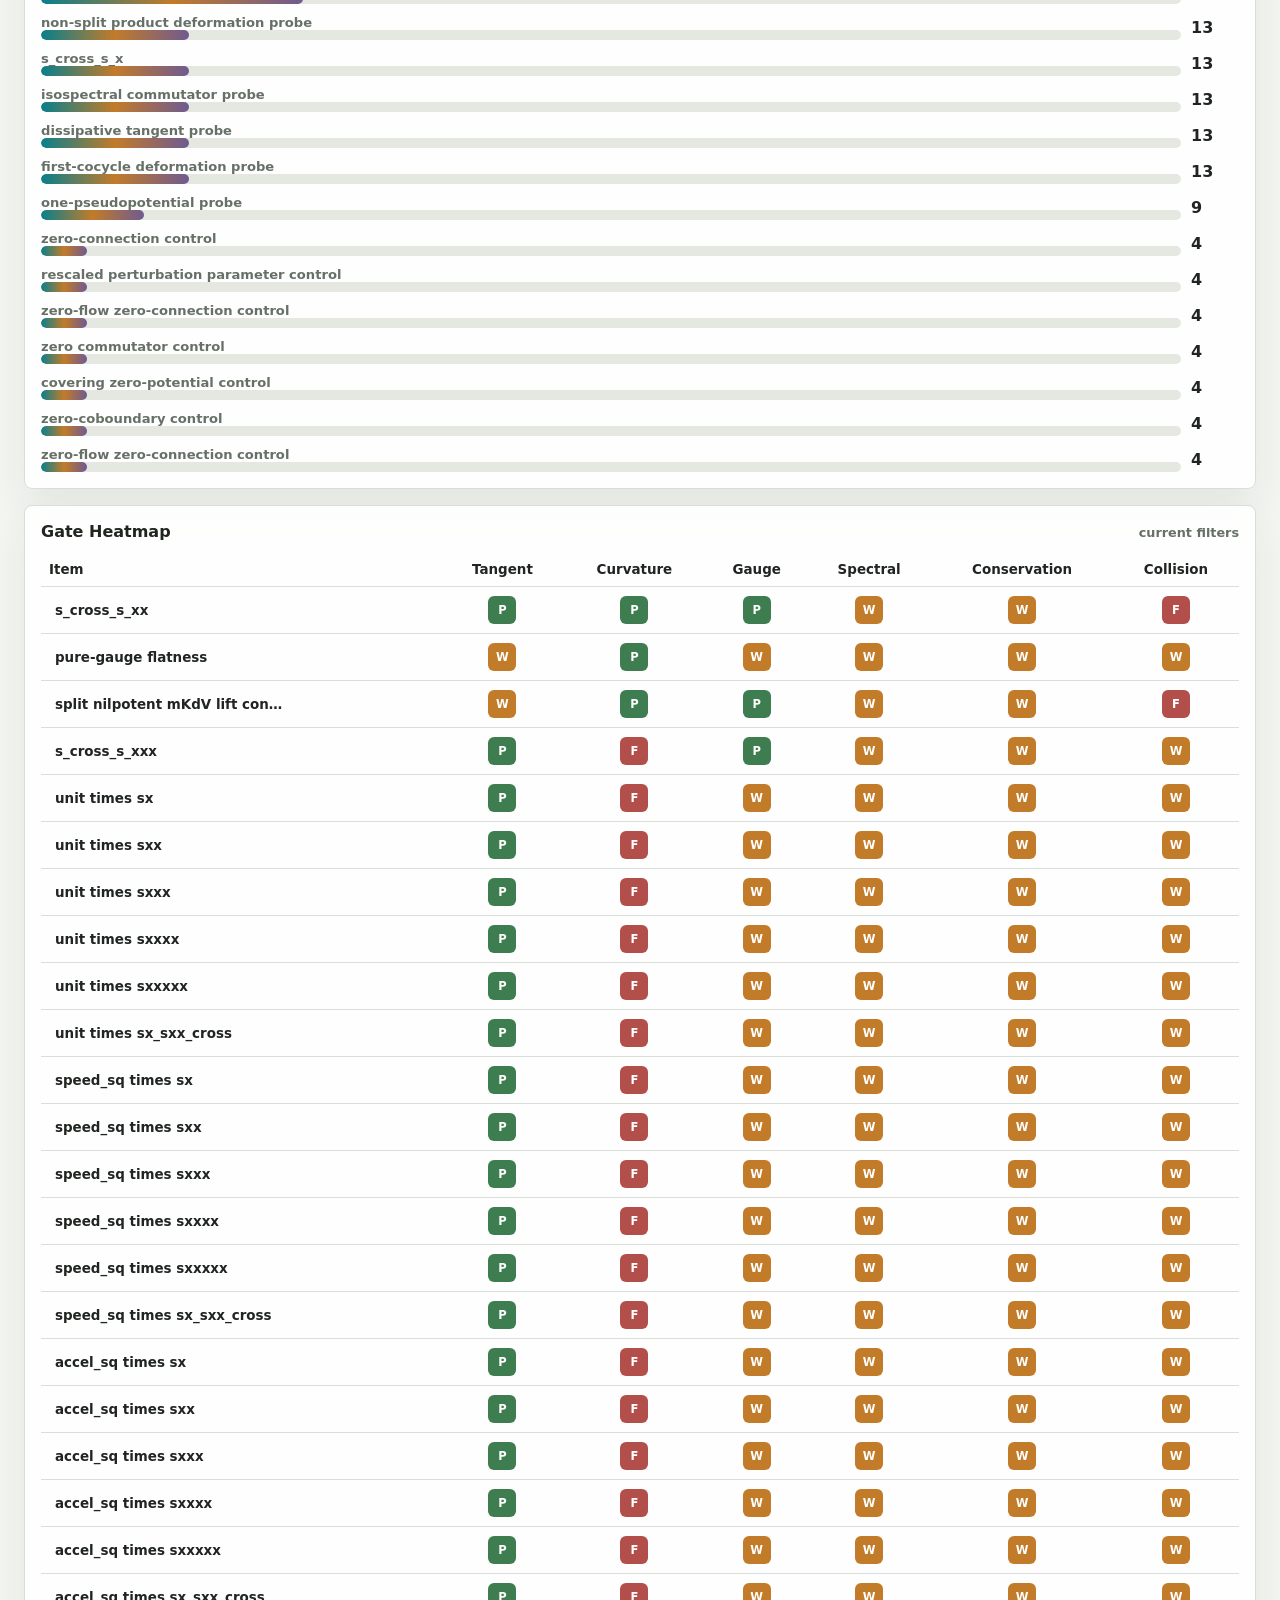
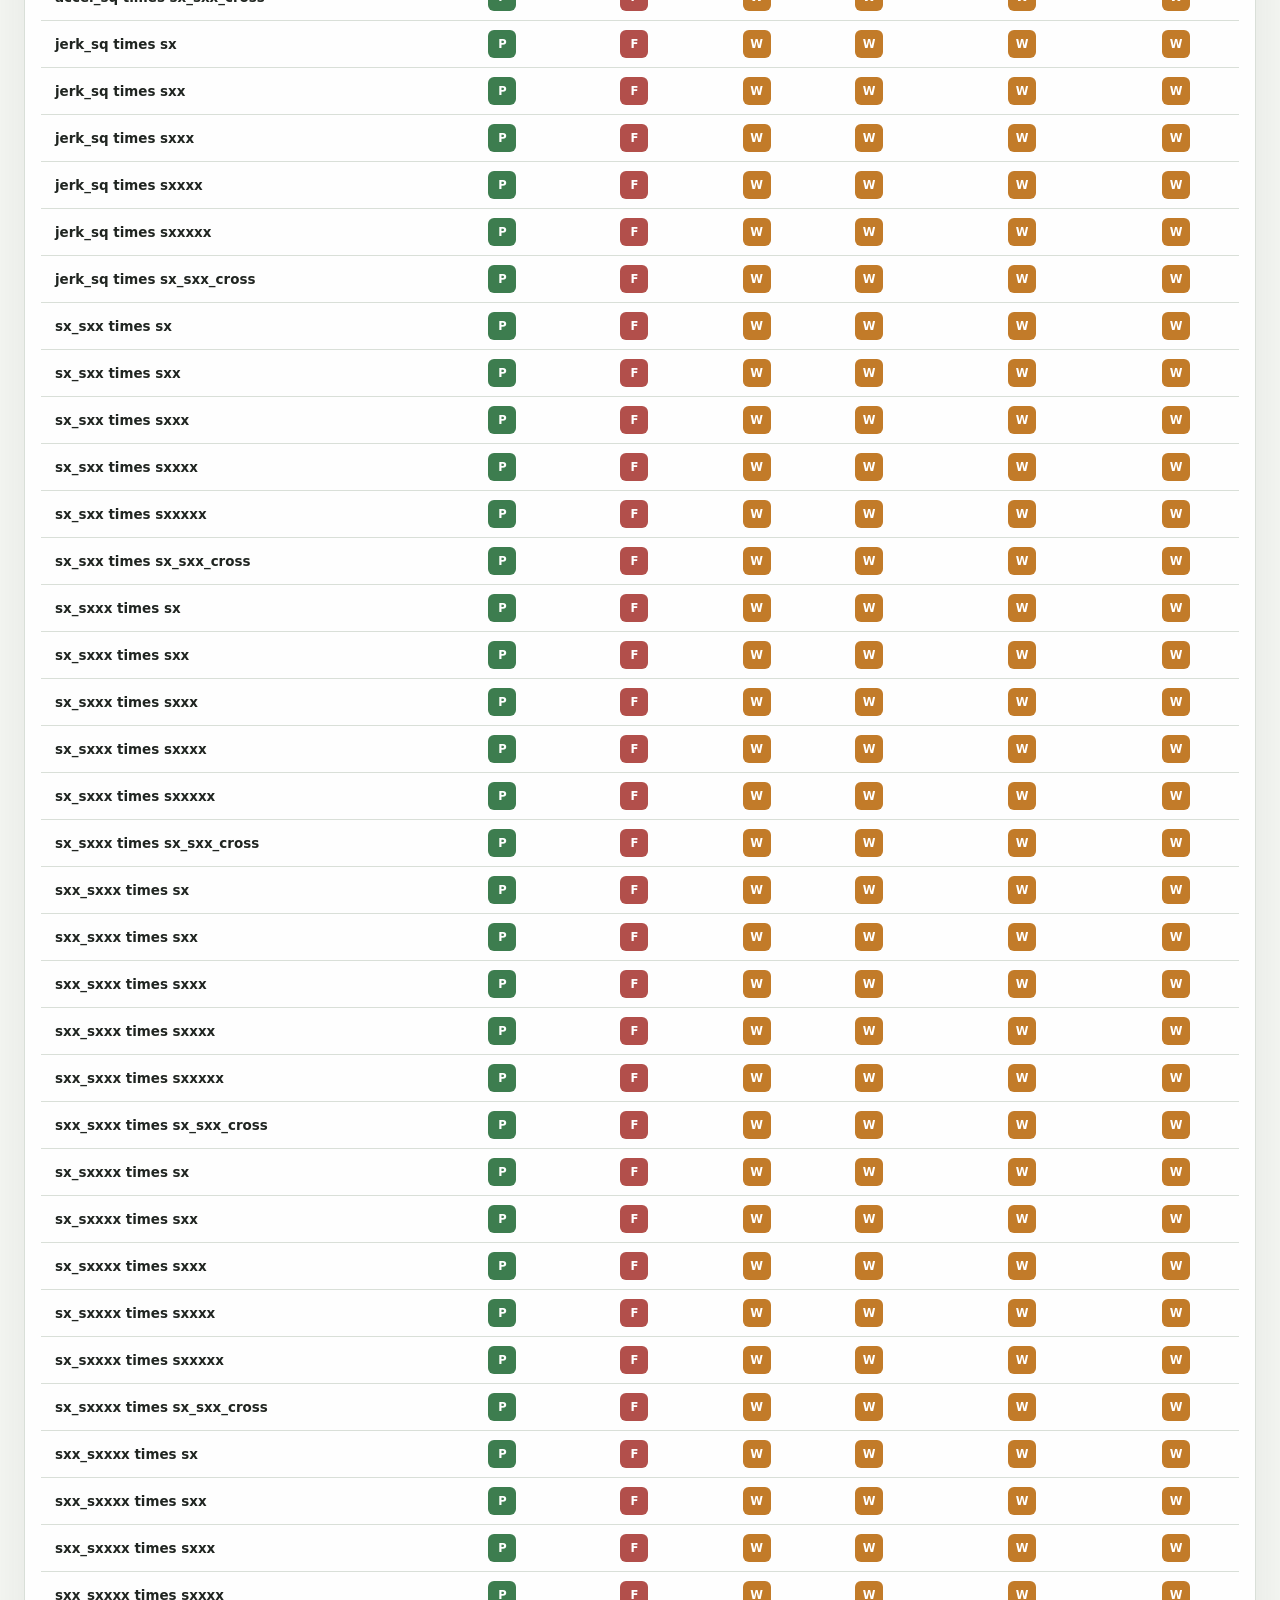
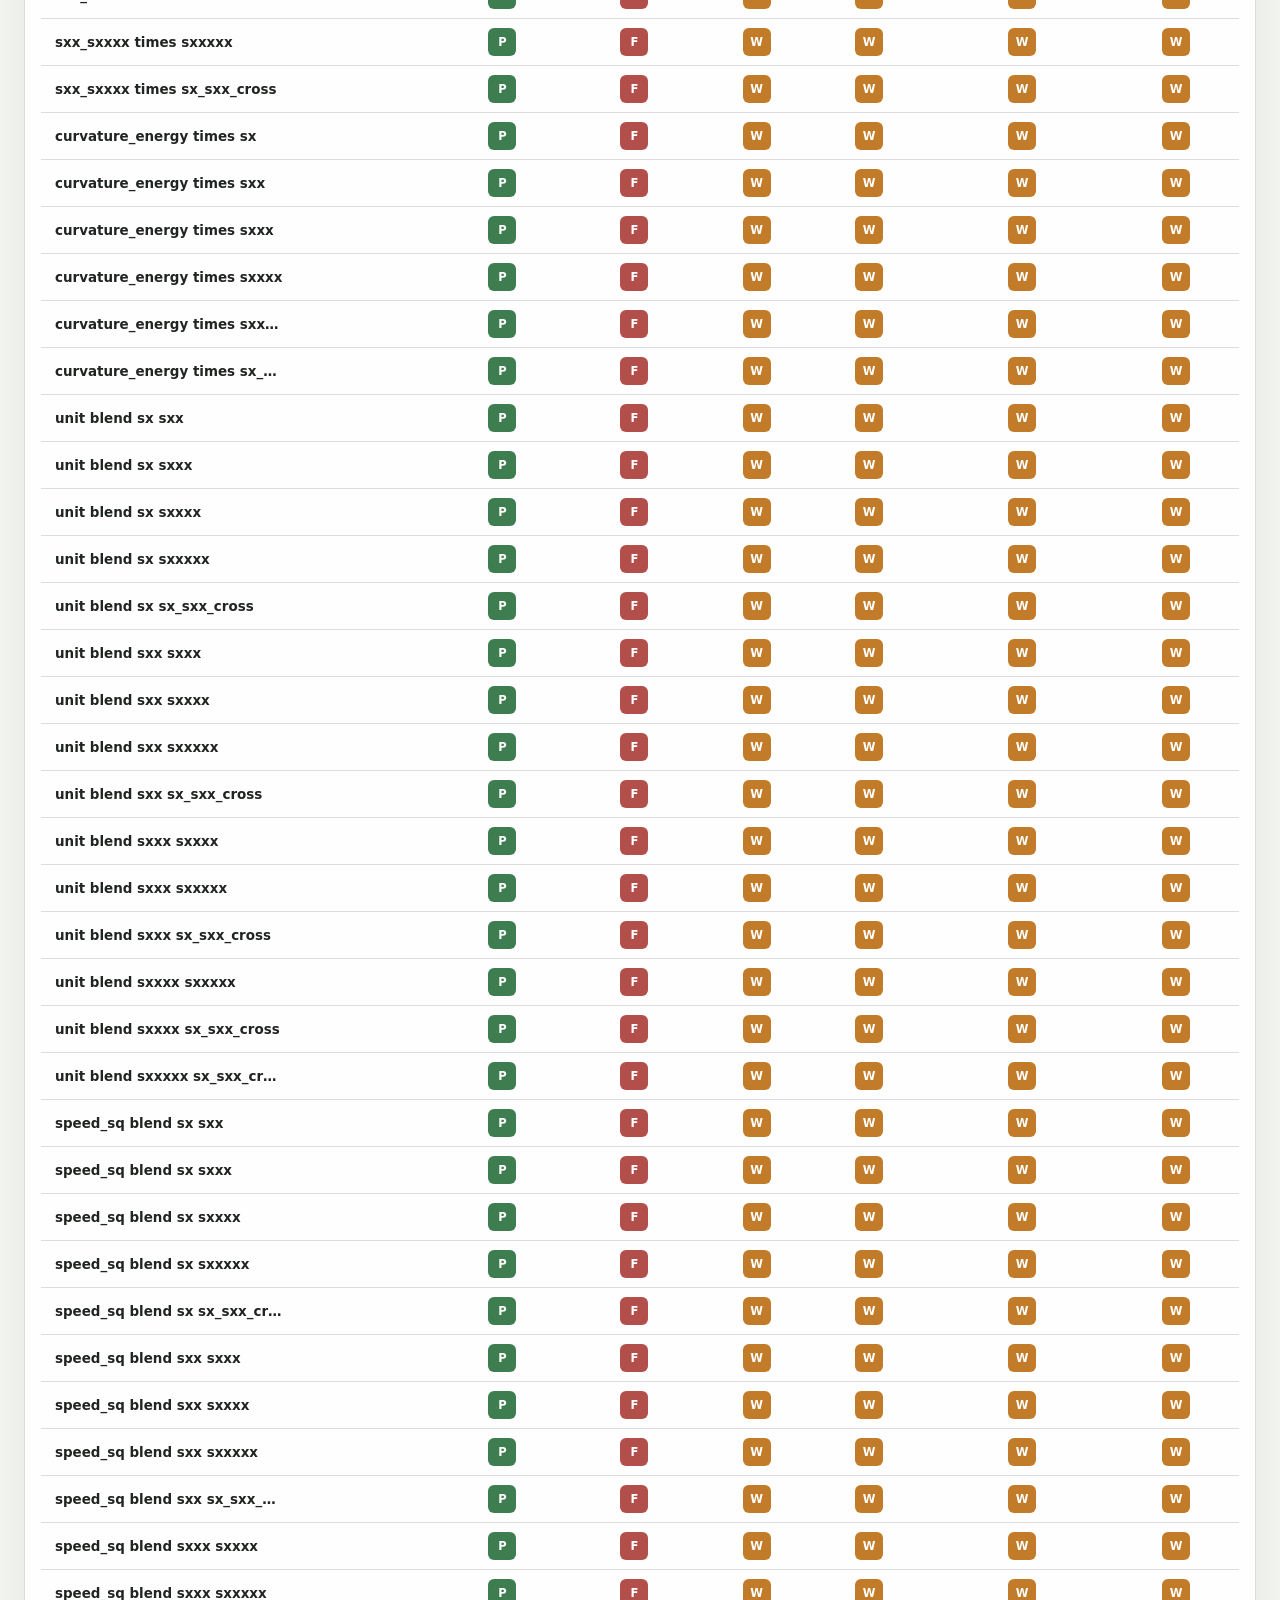
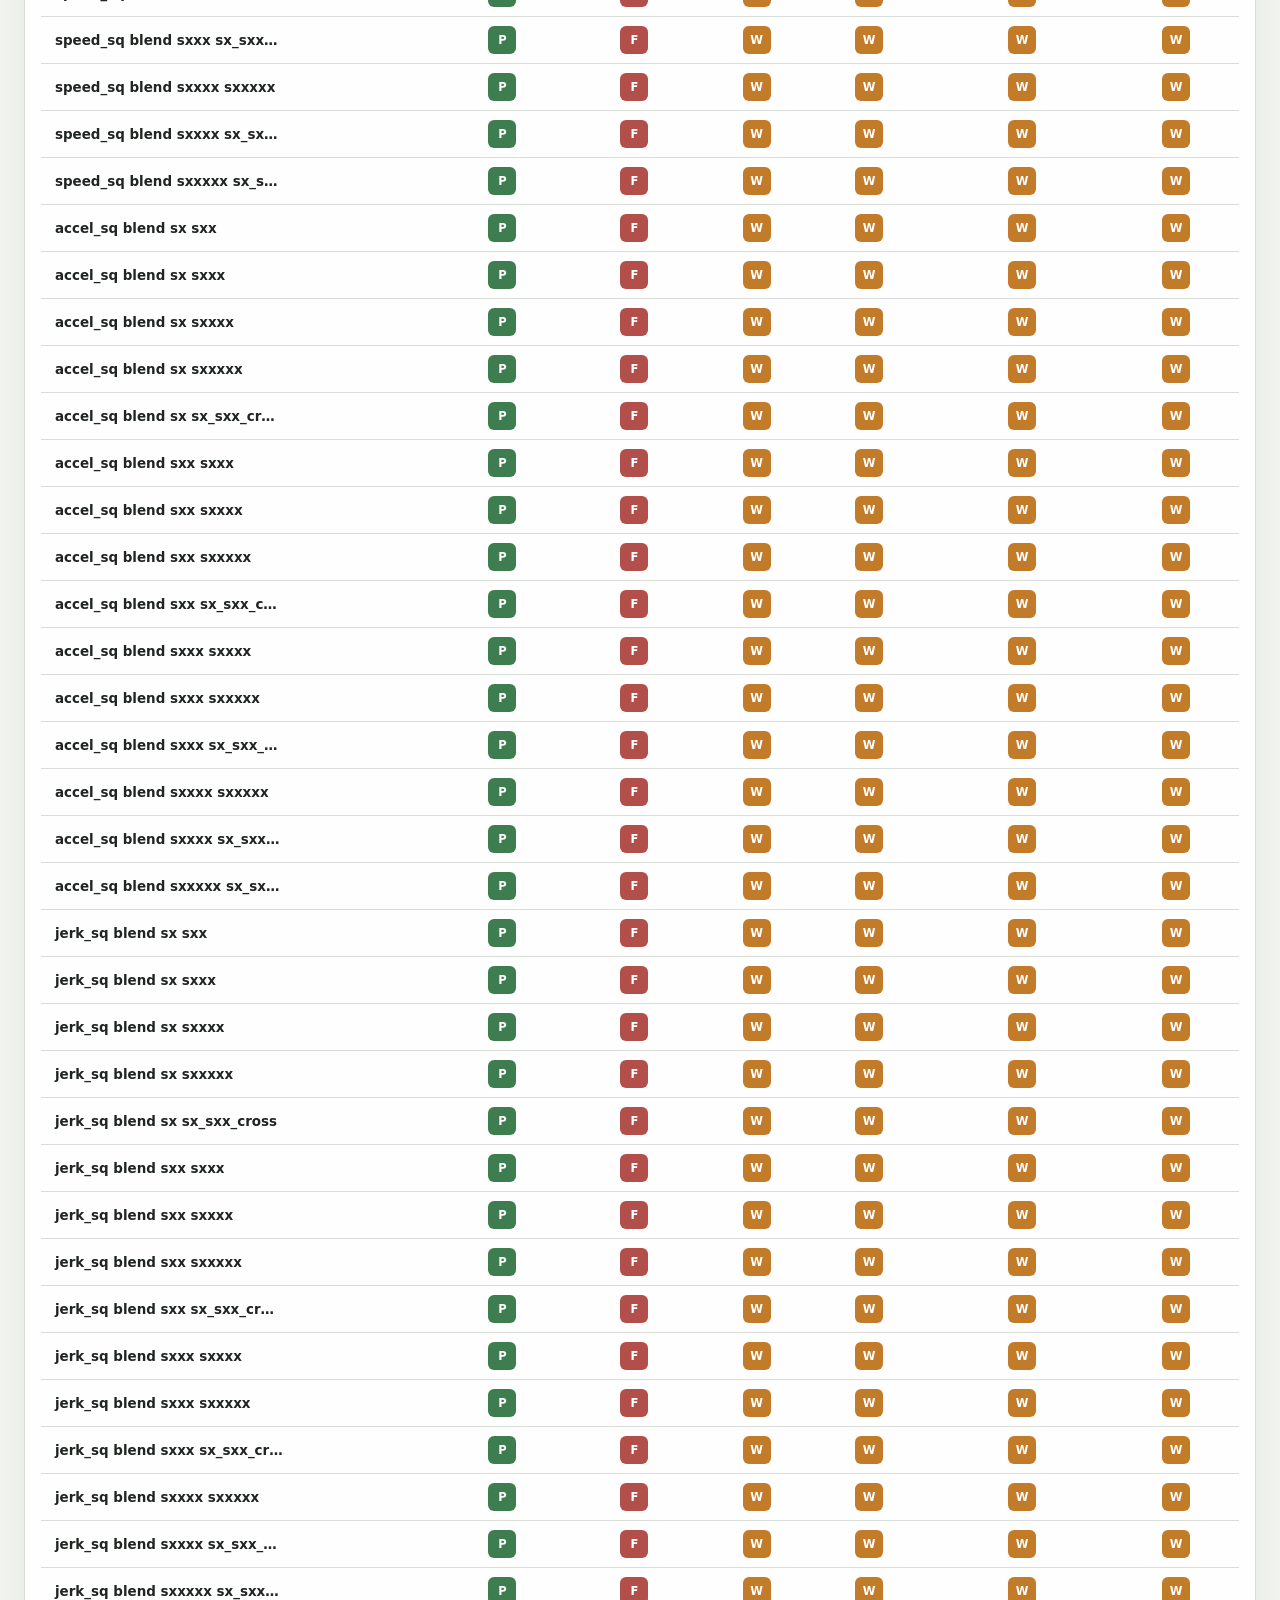
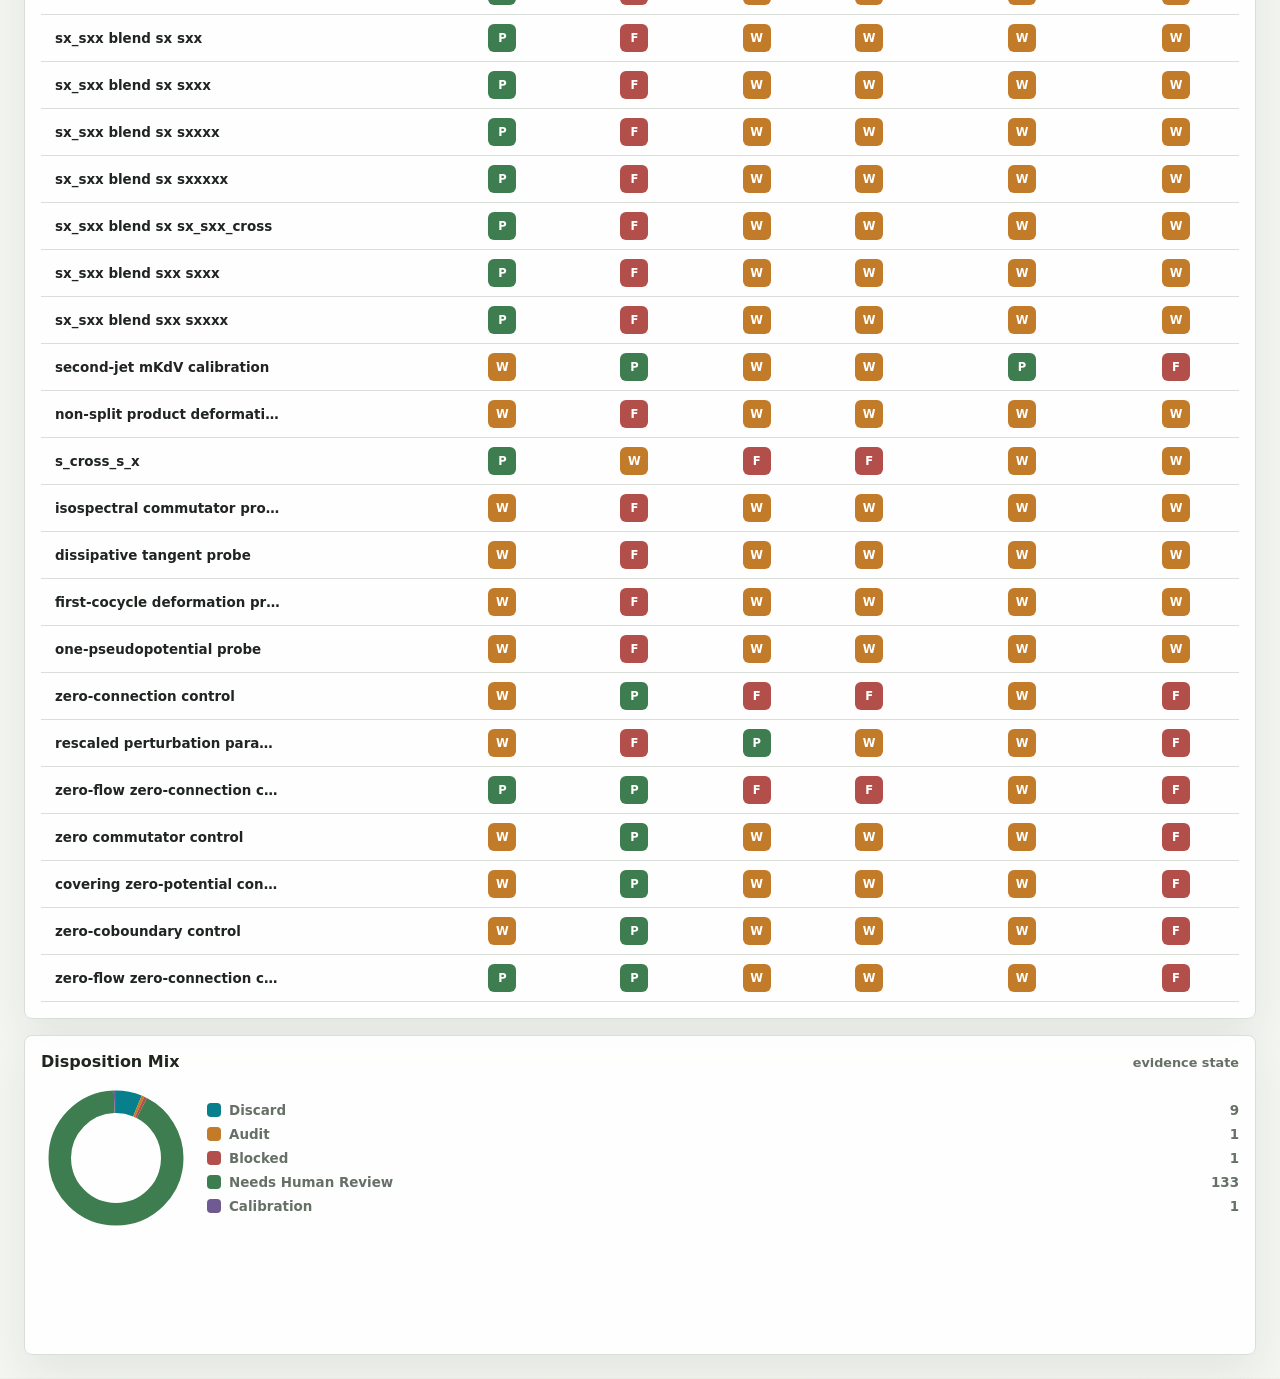
==== commit 45a0e681: "Implement full-spec remediation" ====
--- a/web/index.html
+++ b/web/index.html
@@ -16,7 +16,9 @@
           <h1>Evidence Console</h1>
         </div>
         <div class="top-actions">
+          <a class="report-link" href="overnight_report.html">Overnight report</a>
           <a class="report-link" href="research_report.html">Research report</a>
+          <a class="report-link" href="campaign_monitor.html">Live monitor</a>
           <div class="run-strip" id="run-strip"></div>
         </div>
       </header>
